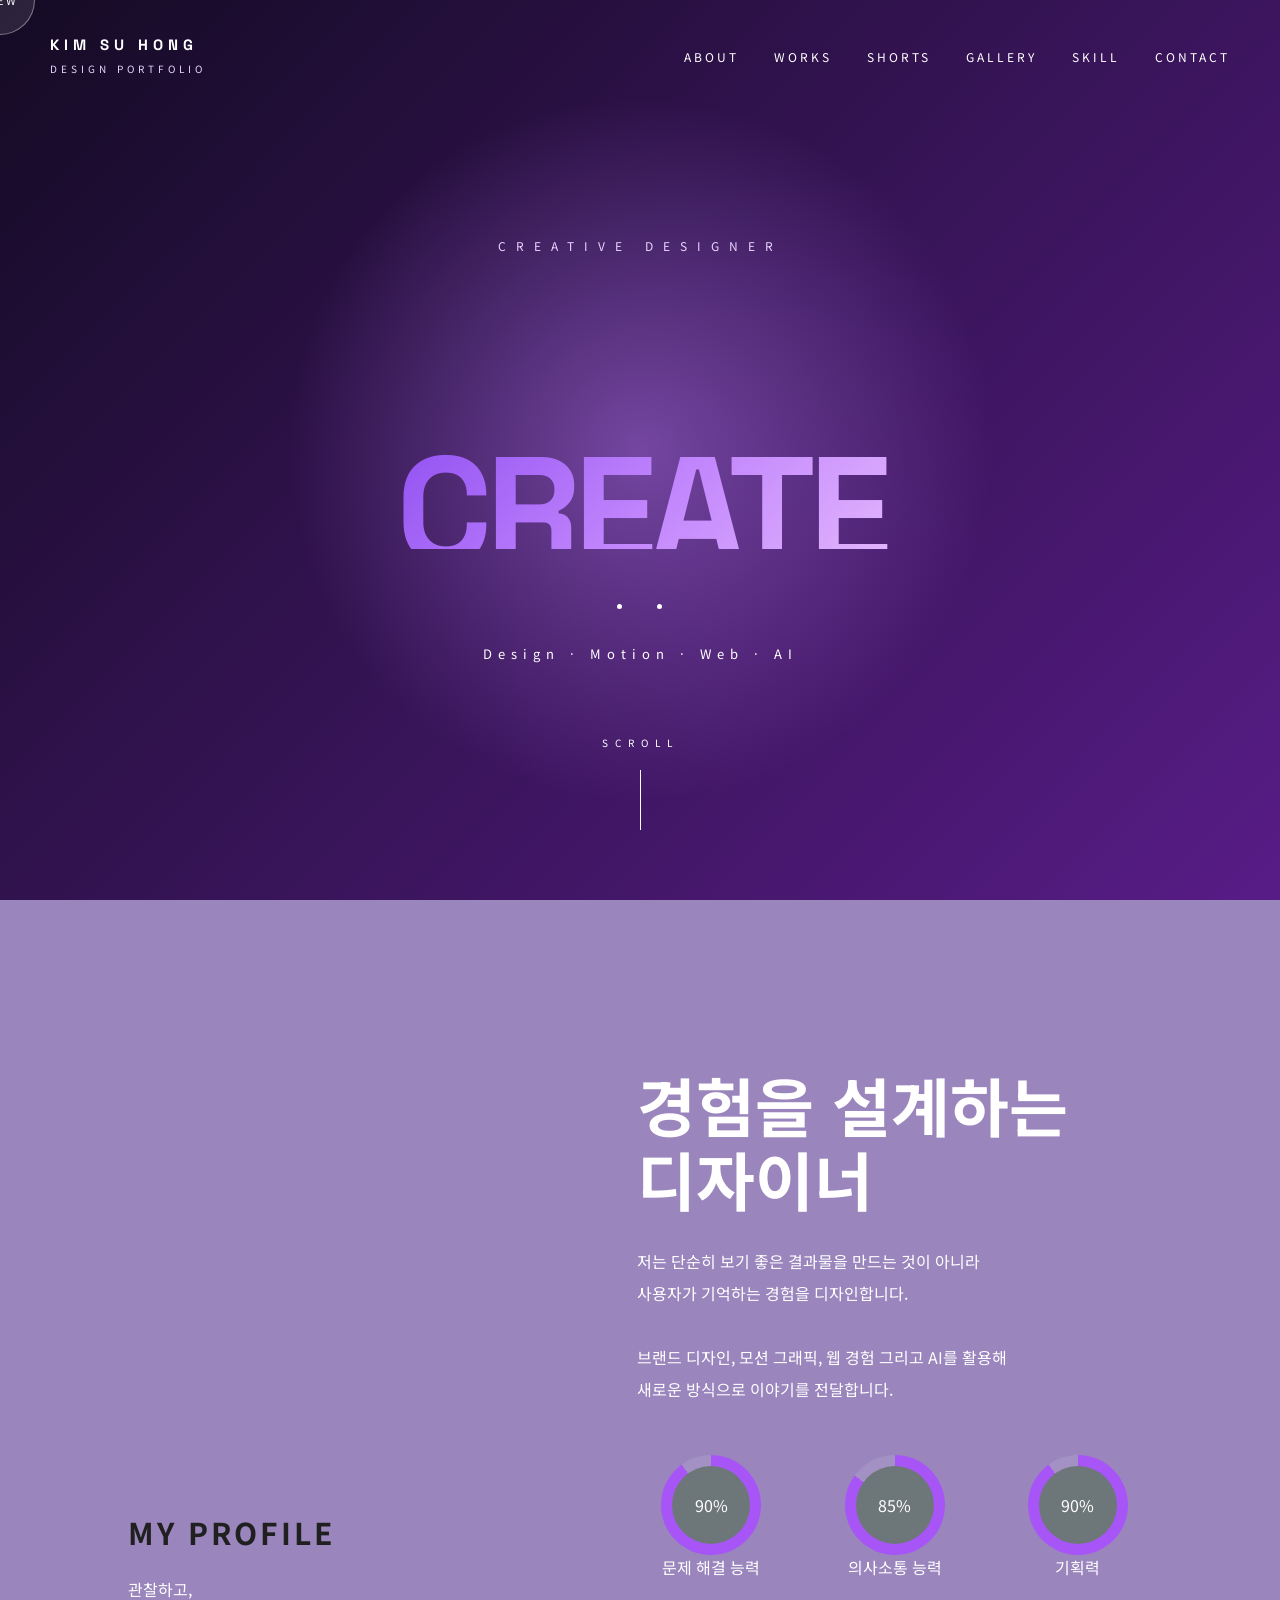
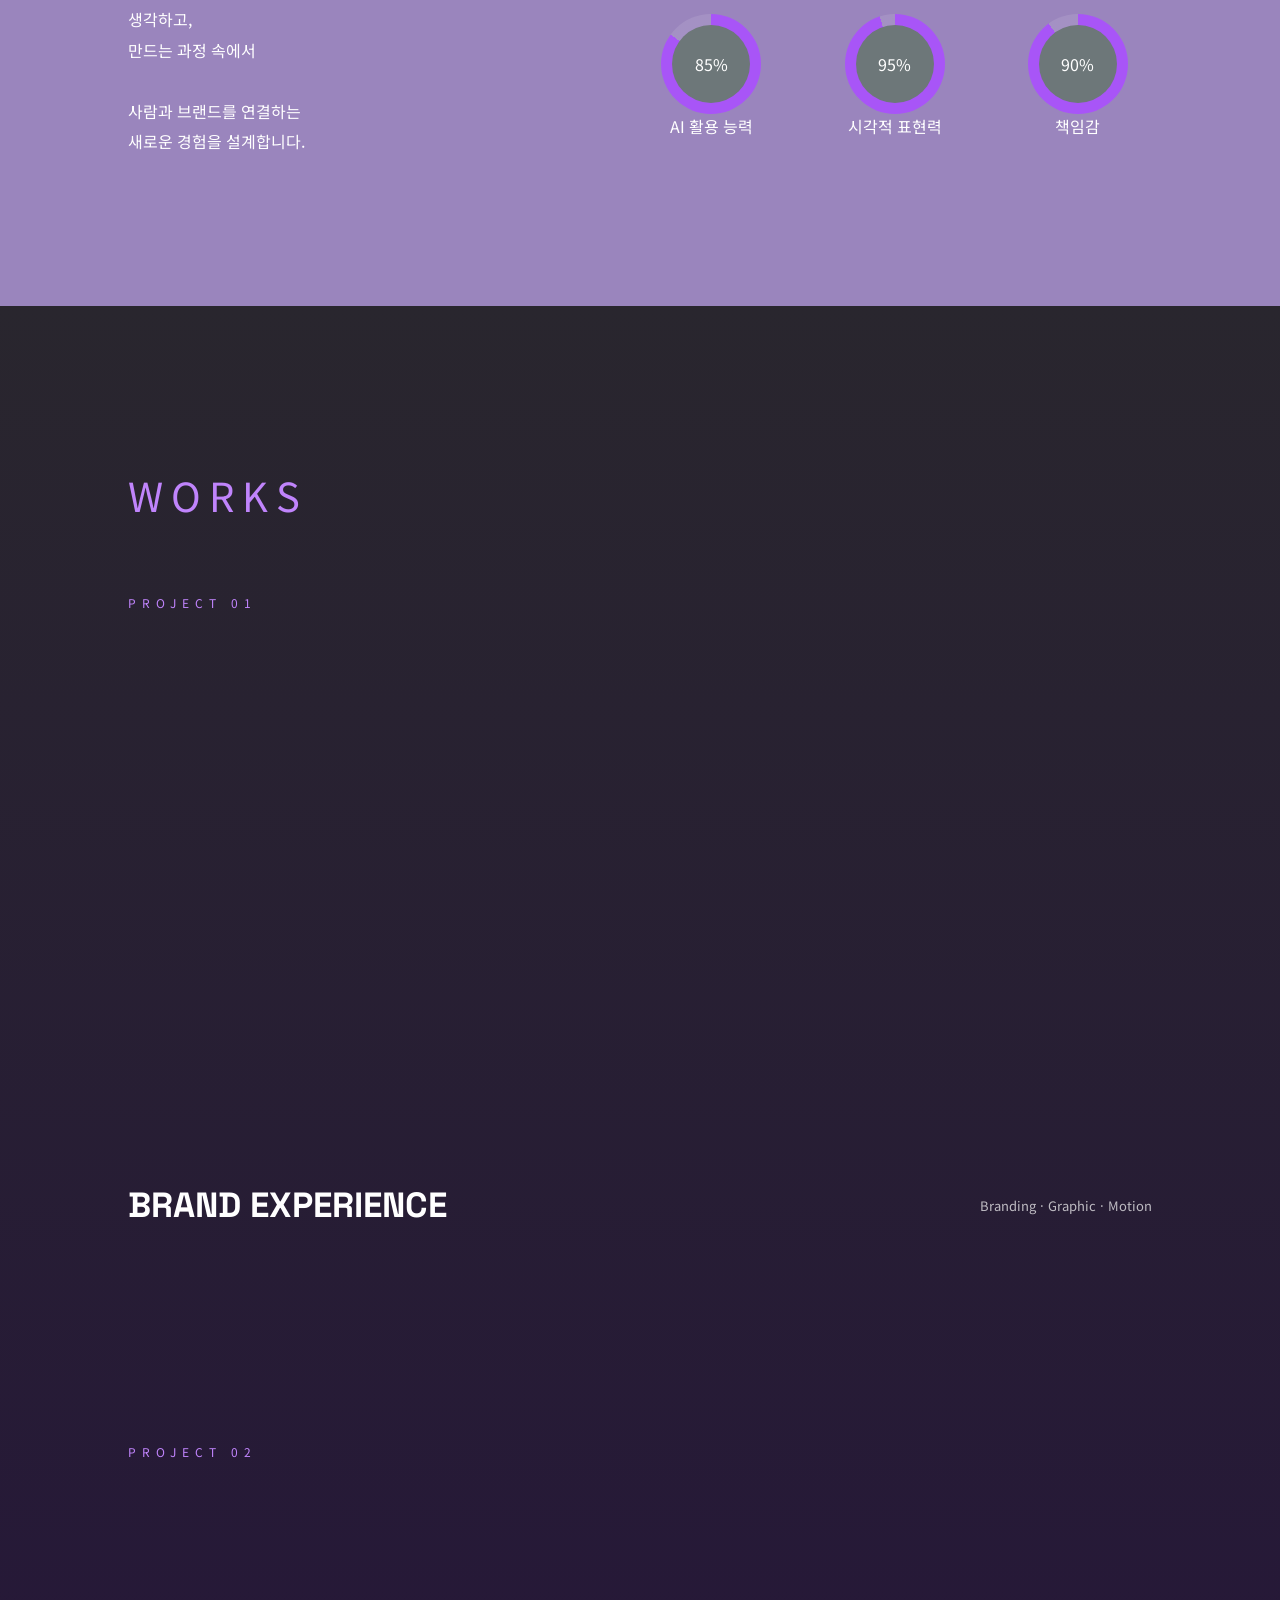
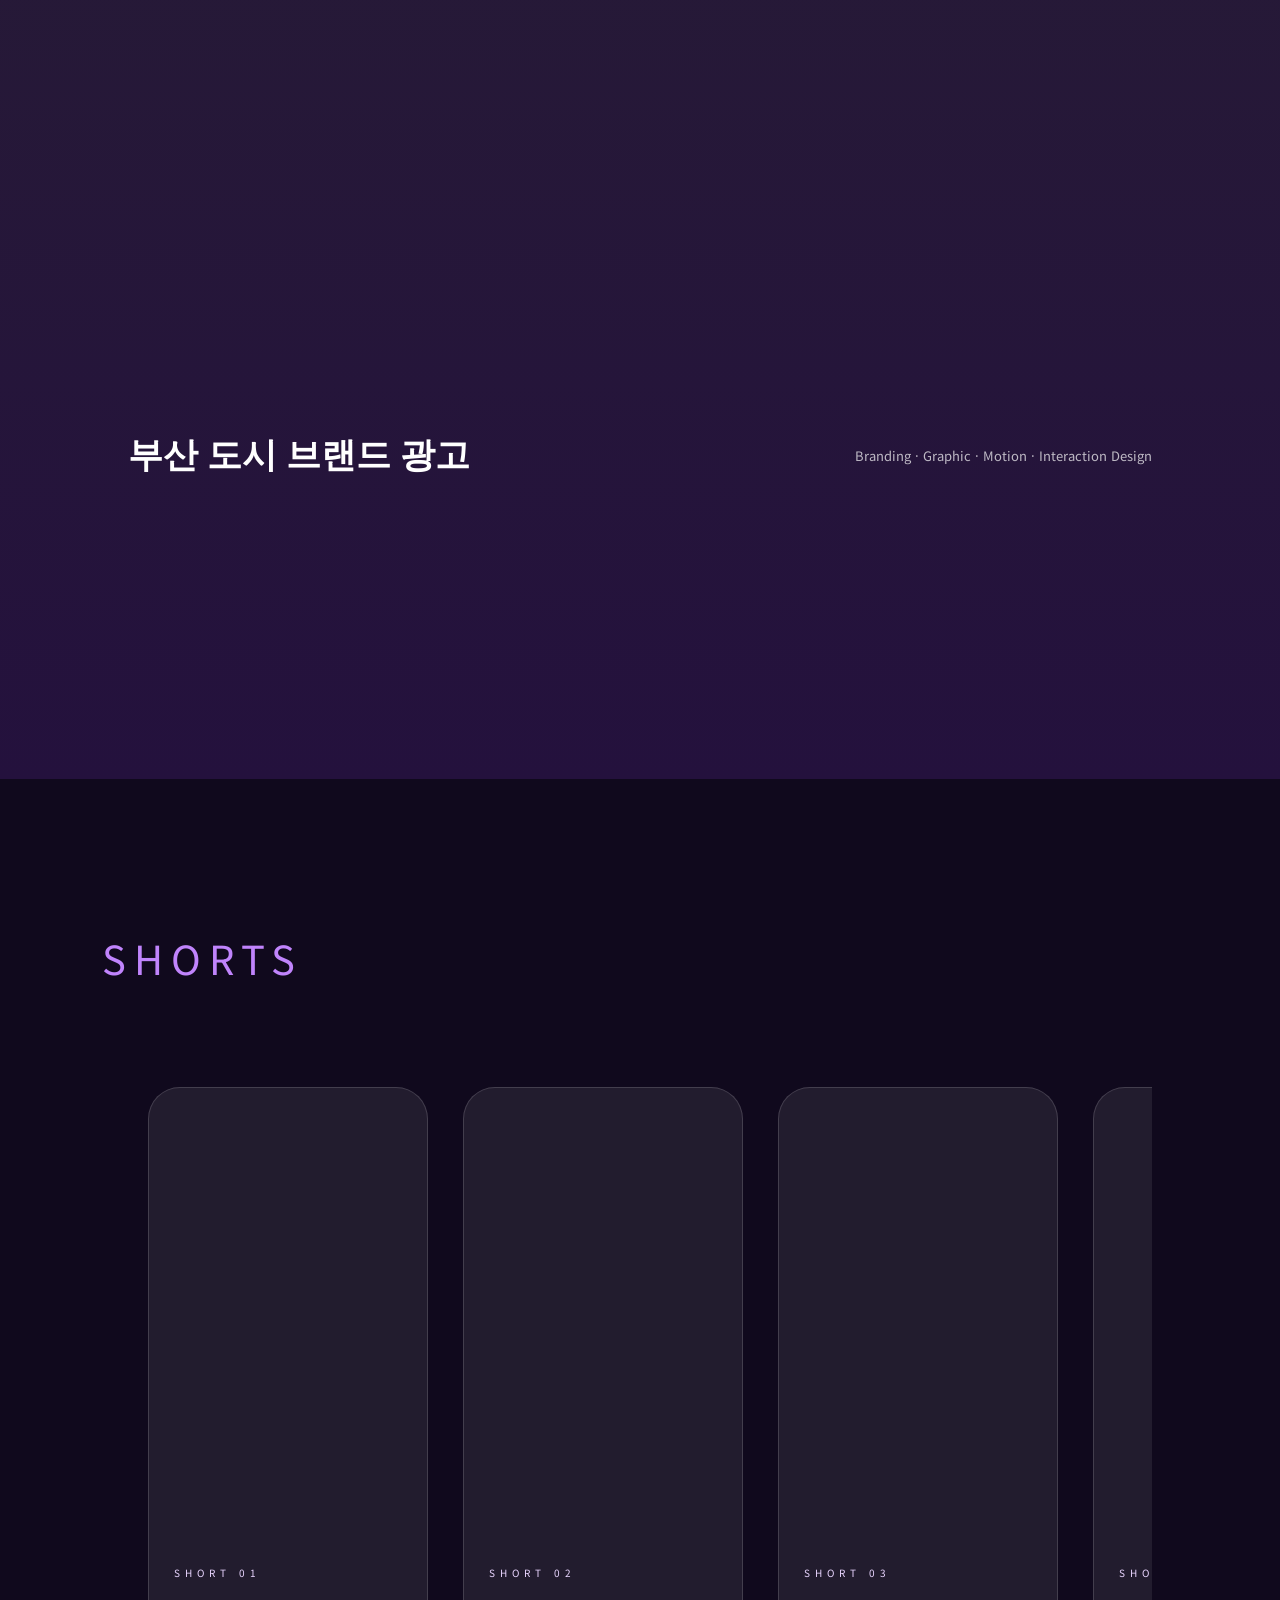
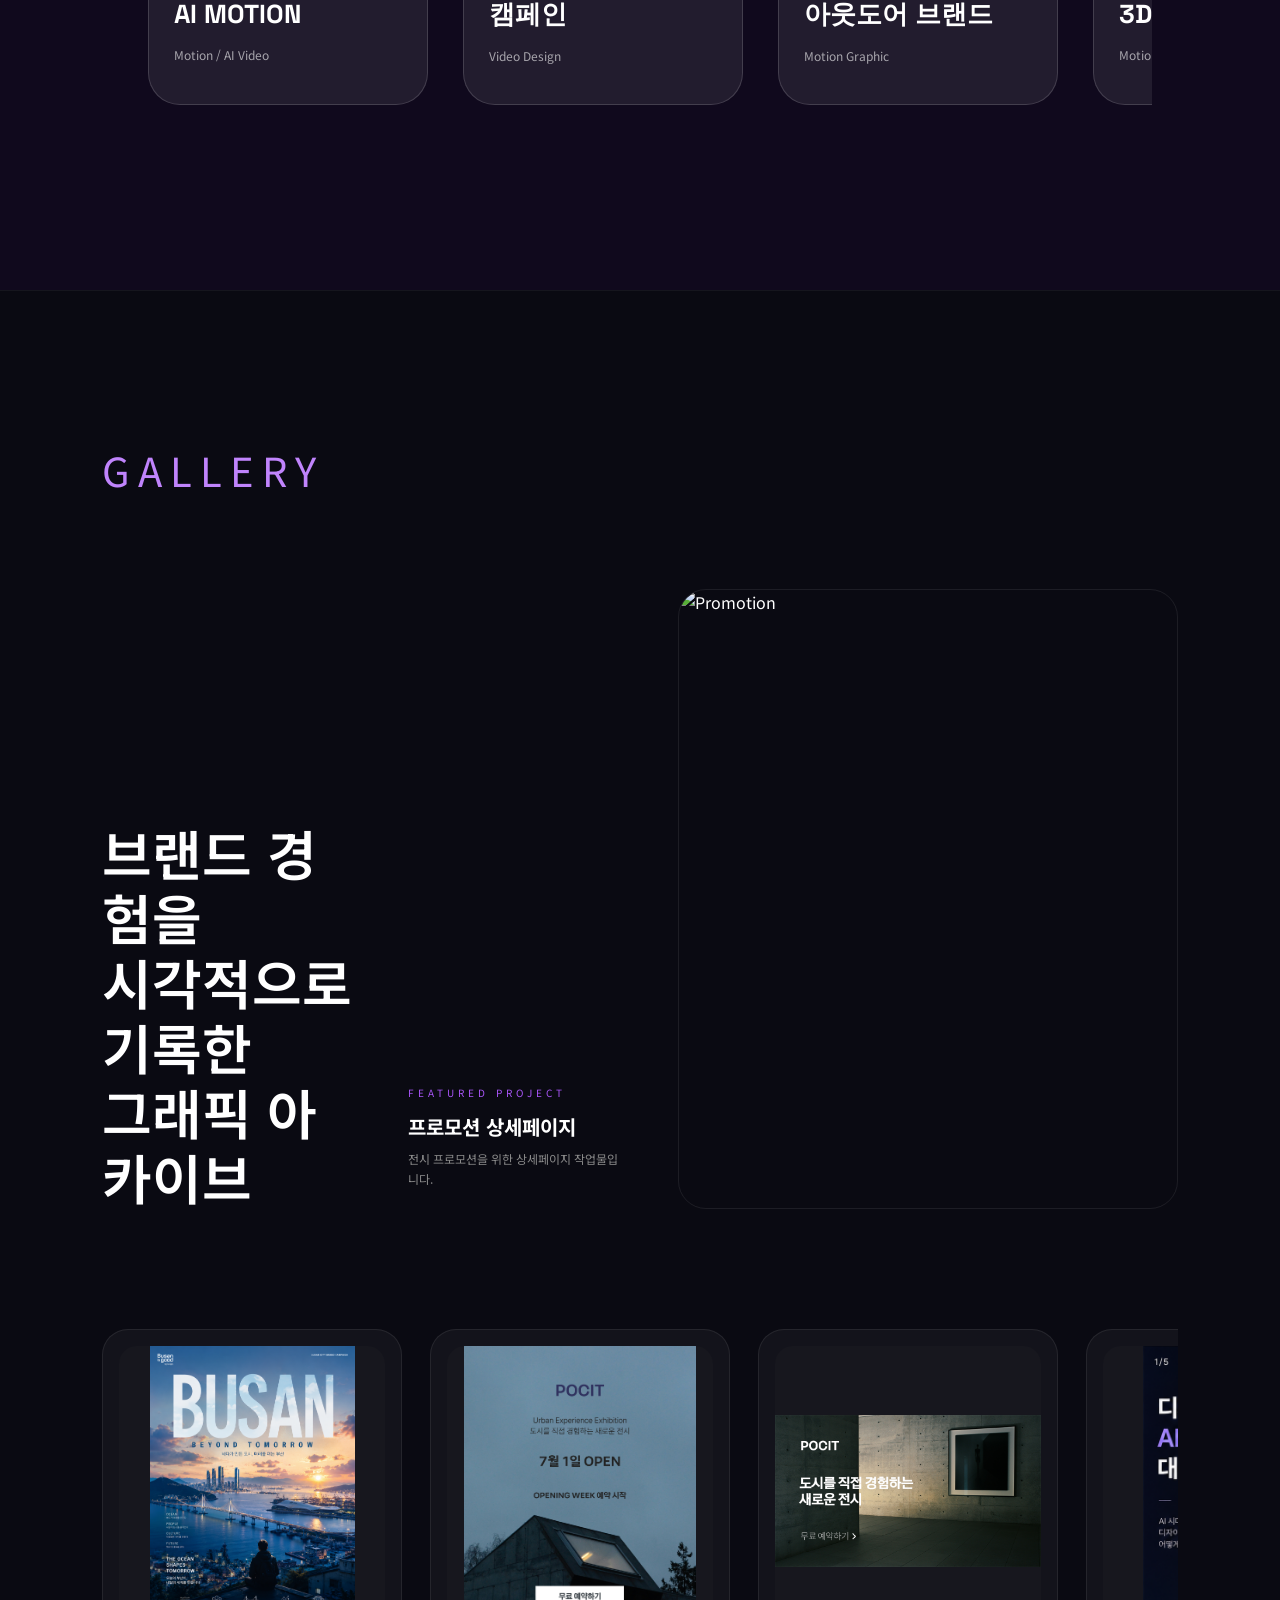
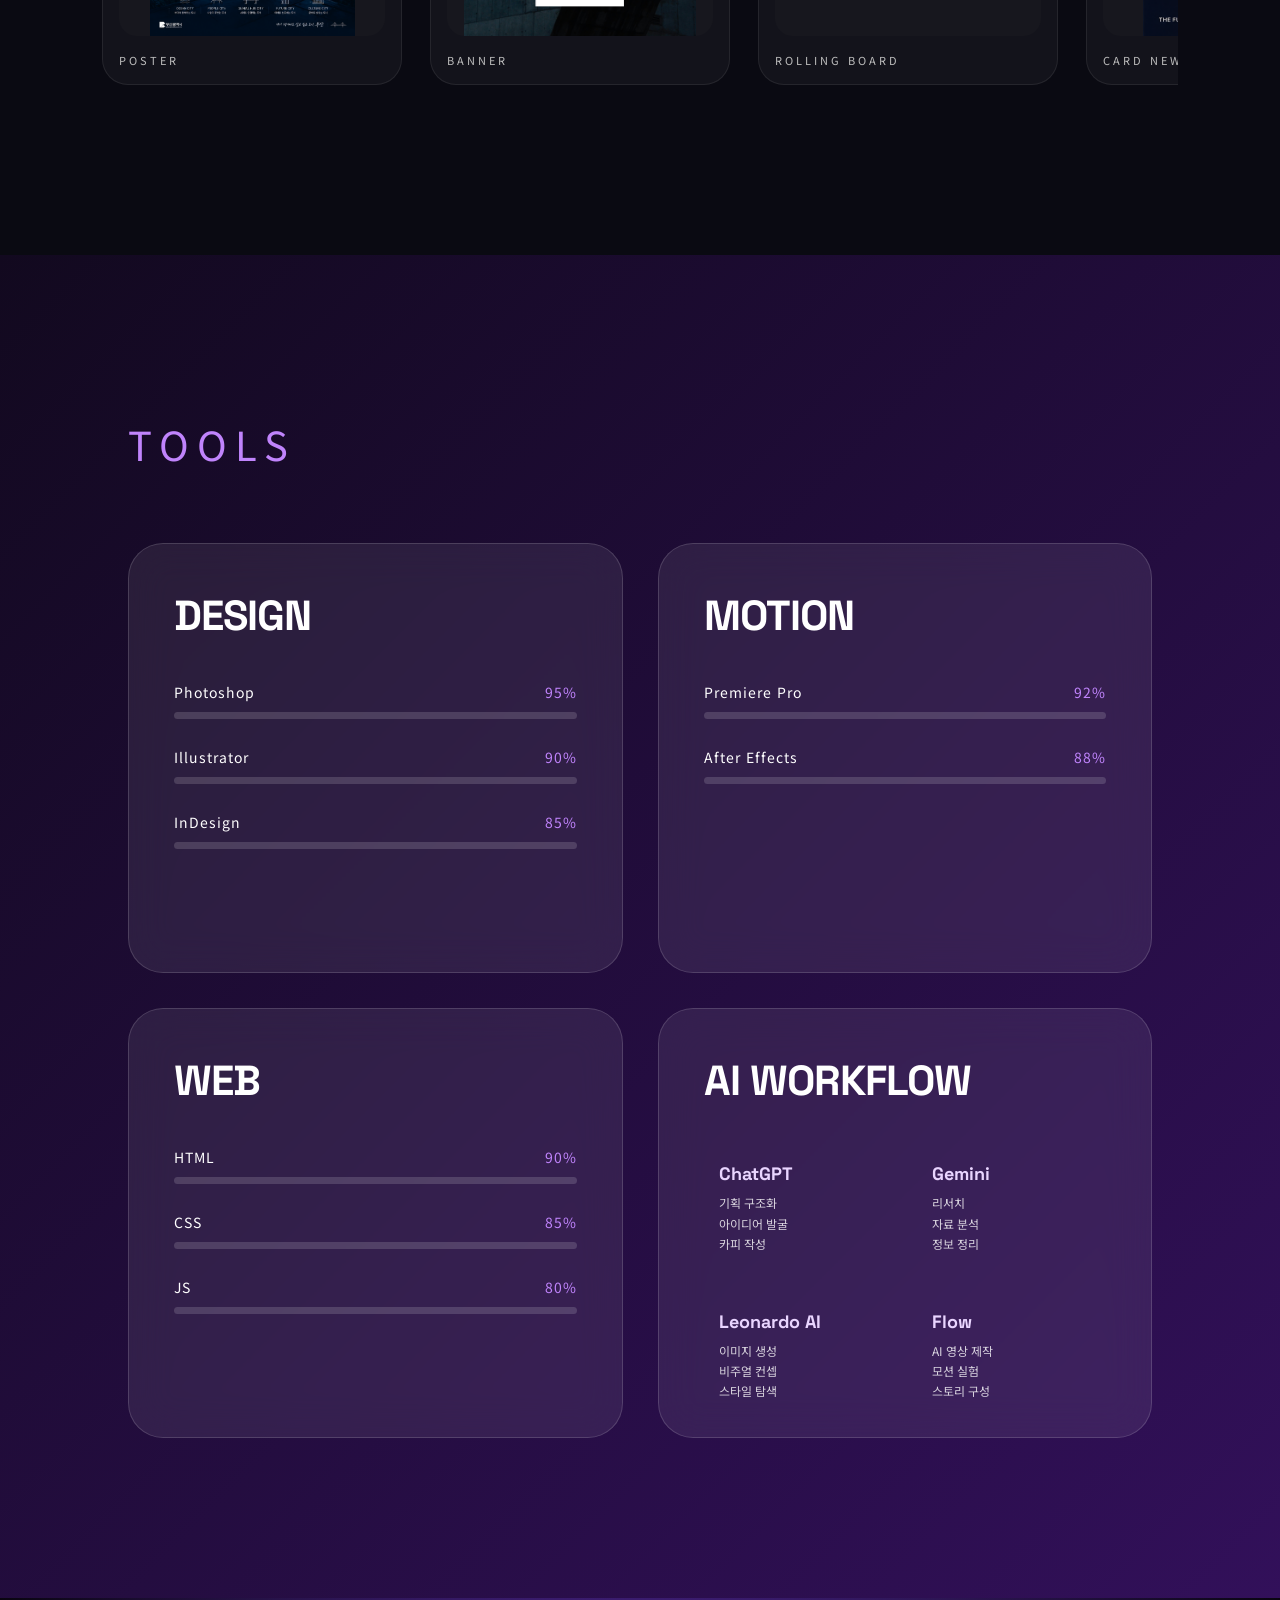
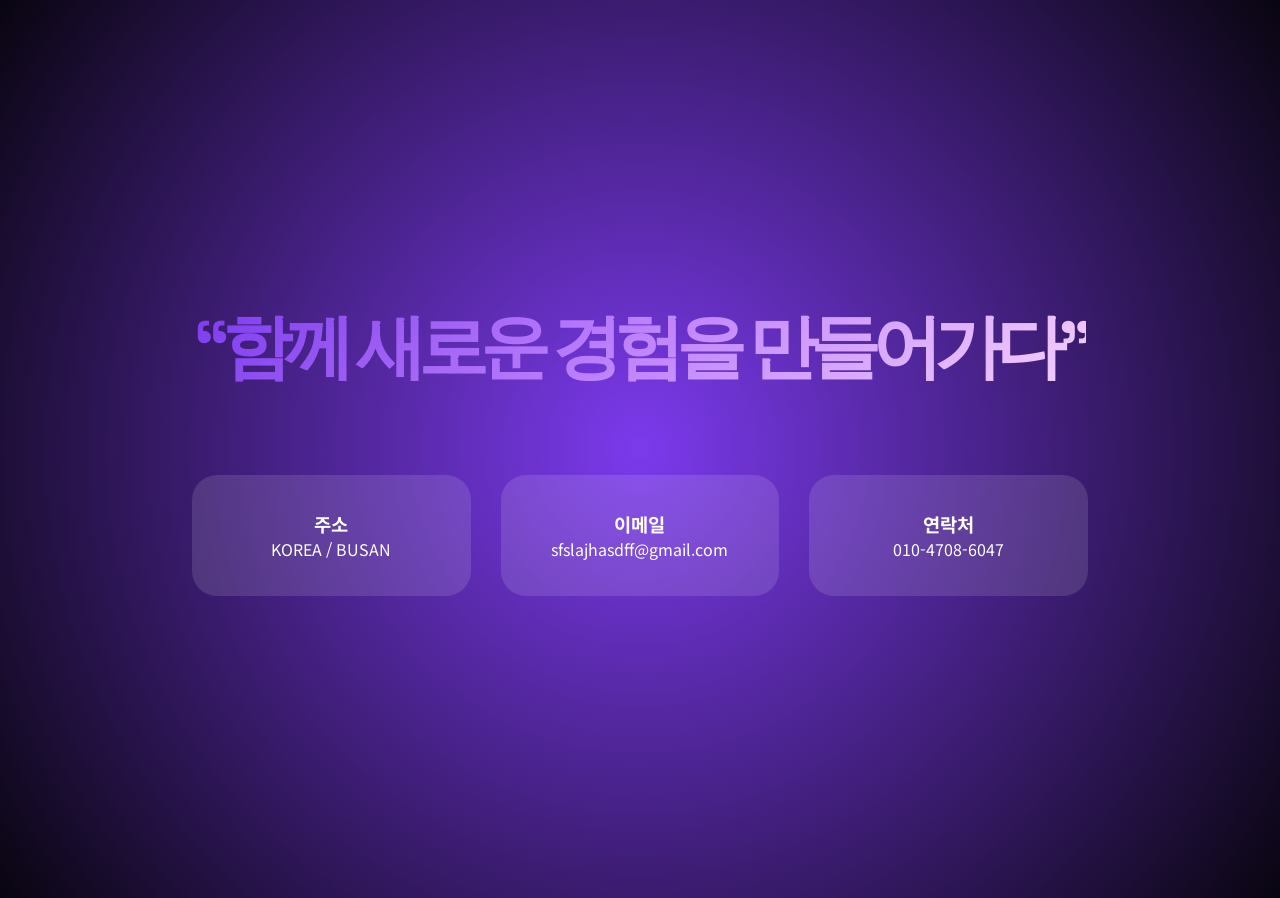
==== index.html @ 439bda23 "Add files via upload" ====
<!DOCTYPE html>

<html lang="ko">

<head>


    <meta charset="UTF-8">

    <meta name="viewport" content="width=device-width, initial-scale=1.0">


    <title>
        KIM SU HONG Portfolio
    </title>


    <link rel="stylesheet" href="css/style.css">

    <link rel="stylesheet" href="css/responsive.css">


    <link
        href="https://fonts.googleapis.com/css2?family=Space+Grotesk:wght@400;500;700&family=Noto+Sans+KR:wght@300;400;700&display=swap"
        rel="stylesheet">


</head>



<body>



    <div class="cursor">
        VIEW
    </div>





    <header>


        <div class="logo">


            <h1>
                KIM SU HONG
            </h1>


            <span>
                DESIGN PORTFOLIO
            </span>


        </div>



        <nav>


            <a href="#about">ABOUT</a>

            <a href="#works">WORKS</a>

            <a href="#shorts">SHORTS</a>

            <a href="#gallery">GALLERY</a>

            <a href="#skill">SKILL</a>

            <a href="#contact">CONTACT</a>


        </nav>


    </header>









    <section class="hero">


        <canvas id="webgl"></canvas>



        <div class="hero-content">



            <p>
                CREATIVE DESIGNER
            </p>




            <h1 class="hero-title">


                <span>
                    CREATE
                </span>


                <span>
                    EXPERIENCE
                </span>


            </h1>




            <div class="hero-meta">


                <span>

                </span>


                <span>

                </span>


                <span>

                </span>


            </div>





            <div class="hero-sub">

                Design · Motion · Web · AI

            </div>



        </div>




        <div class="scroll">

            SCROLL

        </div>



    </section>









    <section class="about" id="about">


        <div class="about-container">


            <!-- LEFT -->

            <div class="about-left">


                <div class="about-video">


                    <video src="./image/자소용 영상.mp4" autoplay muted loop playsinline>

                    </video>


                </div>




                <div class="profile-text">


                    <h3>

                        MY PROFILE

                    </h3>



                    <p>

                        관찰하고,<br>
                        생각하고,<br>
                        만드는 과정 속에서<br><br>

                        사람과 브랜드를 연결하는<br>
                        새로운 경험을 설계합니다.

                    </p>


                </div>



            </div>





            <!-- RIGHT -->


            <div class="about-right">


                <h1>

                    경험을 설계하는<br>
                    디자이너

                </h1>



                <p class="about-desc">


                    저는 단순히 보기 좋은 결과물을 만드는 것이 아니라
                    <br>

                    사용자가 기억하는 경험을 디자인합니다.

                    <br><br>

                    브랜드 디자인, 모션 그래픽, 웹 경험 그리고 AI를 활용해
                    <br>

                    새로운 방식으로 이야기를 전달합니다.


                </p>





                <div class="ability-grid">



                    <div class="ability">

                        <div class="circle" data-percent="90">

                            <span>90%</span>

                        </div>

                        <p>
                            문제 해결 능력
                        </p>

                    </div>





                    <div class="ability">

                        <div class="circle" data-percent="85">

                            <span>85%</span>

                        </div>

                        <p>
                            의사소통 능력
                        </p>

                    </div>





                    <div class="ability">

                        <div class="circle" data-percent="90">

                            <span>90%</span>

                        </div>

                        <p>
                            기획력
                        </p>

                    </div>





                    <div class="ability">

                        <div class="circle" data-percent="85">

                            <span>85%</span>

                        </div>

                        <p>
                            AI 활용 능력
                        </p>

                    </div>





                    <div class="ability">

                        <div class="circle" data-percent="95">

                            <span>95%</span>

                        </div>

                        <p>
                            시각적 표현력
                        </p>

                    </div>





                    <div class="ability">

                        <div class="circle" data-percent="90">

                            <span>90%</span>

                        </div>

                        <p>
                            책임감
                        </p>

                    </div>



                </div>



            </div>


        </div>


    </section>









    <section class="works" id="works">
        <div class="section-title">
            WORKS
        </div>
        <div class="work-item">
            <div class="work-number">
                PROJECT 01
            </div>
            <div class="work-video">
                <div class="project-video">
                    <video src="./image/포시트 배너영상.mp4" autoplay muted loop playsinline>
                    </video>
                    <div class="project-overlay">
                        <a href="https://sfslajhasdff.github.io/guide/" class="project-btn" target="_blank" rel="noopener noreferrer">
                            guide
                        </a>
                        <a href="https://sfslajhasdff.github.io/pocit/" class="project-btn" target="_blank" rel="noopener noreferrer">
                            web site
                        </a>
                    </div>
                </div>
            </div>
            <div class="work-info">
                <h3>
                    BRAND EXPERIENCE
                </h3>
                <p>
                    Branding · Graphic · Motion
                </p>
            </div>

<br><br><br><br><br><br><br><br><br>


            <a class="work-item" href="#">

                <div class="work-number">
                    PROJECT 02
                </div>
                <div class="work-video">
                    <video src="./image/부산도시광고.mp4" autoplay muted loop playsinline>
                </div>

                <div class="work-info">
                    <h3>
                        부산 도시 브랜드 광고
                    </h3>
                    <p>
                        Branding · Graphic · Motion · Interaction Design
                    </p>
                </div>
            </a>




    </section>









    <section class="shorts" id="shorts">



        <div class="section-title">

            SHORTS

        </div>

        <div class="shorts-track">


            <div class="short-card">
                <div class="short-frame">
                    <video src="./image/가상현실 상상.mp4" autoplay muted loop playsinline>
                </div>
                <div class="short-info">
                    <span>
                        SHORT 01
                    </span>
                    <h3>
                        AI MOTION
                    </h3>
                    <p>
                        Motion / AI Video
                    </p>
                </div>
            </div>


            <div class="short-card">
                <div class="short-frame">
                    <video src="./image/자연광고.mp4" autoplay muted loop playsinline>
                </div>
                <div class="short-info">
                    <span>
                        SHORT 02
                    </span>
                    <h3>
                        캠페인
                    </h3>
                    <p>
                        Video Design
                    </p>
                </div>
            </div>


            <div class="short-card">
                <div class="short-frame">
                    <video src="./image/아웃도어 브랜드 광고 영상_1.mp4" autoplay muted loop playsinline>
                </div>
                <div class="short-info">
                    <span>
                        SHORT 03
                    </span>
                    <h3>
                        아웃도어 브랜드
                    </h3>
                    <p>
                        Motion Graphic
                    </p>
                </div>
            </div>


            <div class="short-card">
                <div class="short-frame">
                    <video src="./image/앞치마 아구몬.mp4" autoplay muted loop playsinline>
                </div>
                <div class="short-info">
                    <span>
                        SHORT 04
                    </span>
                    <h3>
                        3D VISUAL
                    </h3>
                    <p>
                        Motion Graphic
                    </p>
                </div>
            </div>


            <div class="short-card">
                <div class="short-frame">
                    <video src="./image/불특정 도시광고.mp4" autoplay muted loop playsinline>
                </div>
                <div class="short-info">
                    <span>
                        SHORT 05
                    </span>
                    <h3>
                        도시 광고
                    </h3>
                    <p>
                        Motion Graphic
                    </p>
                </div>
            </div>


            <div class="short-card">
                <div class="short-frame">
                    <video src="./image/캐릭터 영상.mp4" autoplay muted loop playsinline>
                </div>
                <div class="short-info">
                    <span>
                        SHORT 06
                    </span>
                    <h3>
                        3D VISUAL
                    </h3>
                    <p>
                        Motion Graphic
                    </p>
                </div>
            </div>


            <div class="short-card">
                <div class="short-frame">
                    <video src="./image/월드컵 영상.mp4" autoplay muted loop playsinline>
                </div>
                <div class="short-info">
                    <span>
                        SHORT 07
                    </span>
                    <h3>
                        AI MOTION
                    </h3>
                    <p>
                        Motion / AI Video
                    </p>
                </div>
            </div>


            <div class="short-card">
                <div class="short-frame">
                    <video src="./image/디자인 얼굴 레이어.mp4" autoplay muted loop playsinline>
                </div>
                <div class="short-info">
                    <span>
                        SHORT 08
                    </span>
                    <h3>
                        AI MOTION
                    </h3>
                    <p>
                        Motion / AI Video
                    </p>
                </div>
            </div>


            <div class="short-card">
                <div class="short-frame">
                    <video src="./image/피카츄출근길.mp4" autoplay muted loop playsinline>
                </div>
                <div class="short-info">
                    <span>
                        SHORT 09
                    </span>
                    <h3>
                        AI MOTION
                    </h3>
                    <p>
                        Motion / AI Video
                    </p>
                </div>
            </div>


            <div class="short-card">
                <div class="short-frame">
                    <video src="./image/포켓몬 세상.mp4" autoplay muted loop playsinline>
                </div>
                <div class="short-info">
                    <span>
                        SHORT 10
                    </span>
                    <h3>
                        AI MOTION
                    </h3>
                    <p>
                        Motion / AI Video
                    </p>
                </div>
            </div>


            <div class="short-card">
                <div class="short-frame">
                    <img src="./image/markus-spiske-cn0-hgcpoL8-unsplash.jpg" alt="none">
                </div>
                <div class="short-info">
                    <span>
                        SHORT 11
                    </span>
                    <h3>
                        comming soon
                    </h3>
                    <p>
                        Motion Graphic
                    </p>
                </div>
            </div>


            <div class="short-card">
                <div class="short-frame">
                    <img src="./image/im3.jpg" alt="none">
                </div>
                <div class="short-info">
                    <span>
                        SHORT 12
                    </span>
                    <h3>
                        comming soon
                    </h3>
                    <p>
                        Motion Graphic
                    </p>
                </div>
            </div>


        </div>
    </section>




<!-- =========================
GALLERY
========================= -->

<section class="gallery" id="gallery">

    <div class="section-title">
        GALLERY
    </div>

    <div class="gallery-feature">

        <div class="gallery-left">

            <h2>
                브랜드 경험을<br>
                시각적으로 기록한<br>
                그래픽 아카이브
            </h2>

        </div>

        <div class="gallery-center">

            <span>FEATURED PROJECT</span>

            <h3>프로모션 상세페이지</h3>

            <p>
                전시 프로모션을 위한 상세페이지 작업물입니다.
            </p>

        </div>

        <div class="gallery-right">

            <div
                class="feature-thumbnail gallery-image"
                data-full="./image/갤러리 섹션/포시트 전시 프로모션.png">

                <img
                    src="./image/갤러리 섹션/포시트 전시 프로모션.png"
                    alt="Promotion">

            </div>

        </div>

    </div>


    <div class="gallery-track">

        <div class="gallery-card gallery-image"
            data-full="./image/갤러리 섹션/부산도시브랜드 포스터.png">

            <img
                src="./image/갤러리 섹션/부산도시브랜드 포스터.png">

            <span>POSTER</span>

        </div>


        <div class="gallery-card gallery-image"
            data-full="./image/갤러리 섹션/SNS banner.png">

            <img
                src="./image/갤러리 섹션/SNS banner.png">

            <span>BANNER</span>

        </div>


        <div class="gallery-card gallery-image"
            data-full="./image/갤러리 섹션/Naver rolling board.png">

            <img
                src="./image/갤러리 섹션/Naver rolling board.png">

            <span>ROLLING BOARD</span>

        </div>


        <div class="gallery-card gallery-image"
            data-full="./image/갤러리 섹션/ai디자이너 카드뉴스 스토리보드.png">

            <img
                src="./image/갤러리 섹션/카드뉴스 썸네일.png">

            <span>CARD NEWS</span>

        </div>

        
        <div class="gallery-card gallery-image"
            data-full="./image/갤러리 섹션/ai디자이너 카드뉴스 스토리보드.png">

            <img
                src="./image/갤러리 섹션/카드뉴스 썸네일.png">

            <span>CARD NEWS</span>

        </div>


        <div class="gallery-card gallery-image"
            data-full="./image/갤러리 섹션/ai디자이너 카드뉴스 스토리보드.png">

            <img
                src="./image/갤러리 섹션/카드뉴스 썸네일.png">

            <span>CARD NEWS</span>

        </div>

    </div>


    <div class="gallery-lightbox">

        <span class="gallery-close">&times;</span>

        <img id="lightbox-image" src="" alt="Preview">

    </div>

</section>




    <section class="skills" id="skill">


        <div class="section-title">

            TOOLS

        </div>




        <div class="skill-container">





            <!-- DESIGN -->

            <div class="skill-card">


                <h2>

                    DESIGN

                </h2>




                <div class="skill-item">


                    <div class="skill-name">

                        Photoshop

                        <span>

                            95%

                        </span>

                    </div>


                    <div class="bar">

                        <span data-width="95%"></span>

                    </div>


                </div>





                <div class="skill-item">


                    <div class="skill-name">

                        Illustrator

                        <span>

                            90%

                        </span>

                    </div>


                    <div class="bar">

                        <span data-width="90%"></span>

                    </div>


                </div>





                <div class="skill-item">


                    <div class="skill-name">

                        InDesign

                        <span>

                            85%

                        </span>

                    </div>


                    <div class="bar">

                        <span data-width="85%"></span>

                    </div>


                </div>




            </div>









            <!-- MOTION -->

            <div class="skill-card">


                <h2>

                    MOTION

                </h2>




                <div class="skill-item">


                    <div class="skill-name">

                        Premiere Pro

                        <span>

                            92%

                        </span>

                    </div>


                    <div class="bar">

                        <span data-width="92%"></span>

                    </div>


                </div>





                <div class="skill-item">


                    <div class="skill-name">

                        After Effects

                        <span>

                            88%

                        </span>

                    </div>


                    <div class="bar">

                        <span data-width="88%"></span>

                    </div>


                </div>




            </div>









            <!-- WEB -->

            <div class="skill-card">


                <h2>

                    WEB

                </h2>




                <div class="skill-item">


                    <div class="skill-name">

                        HTML

                        <span>

                            90%

                        </span>

                    </div>


                    <div class="bar">

                        <span data-width="90%"></span>

                    </div>


                </div>





                <div class="skill-item">


                    <div class="skill-name">

                        CSS

                        <span>

                            85%

                        </span>

                    </div>


                    <div class="bar">

                        <span data-width="85%"></span>

                    </div>


                </div>





                <div class="skill-item">


                    <div class="skill-name">

                        JS

                        <span>

                            80%

                        </span>

                    </div>


                    <div class="bar">

                        <span data-width="80%"></span>

                    </div>


                </div>




            </div>









            <!-- AI WORKFLOW -->

            <div class="skill-card ai-card">


                <h2>

                    AI WORKFLOW

                </h2>




                <div class="ai-grid">



                    <div class="ai-tool">


                        <h3>

                            ChatGPT

                        </h3>


                        <p>

                            기획 구조화<br>
                            아이디어 발굴<br>
                            카피 작성

                        </p>


                    </div>





                    <div class="ai-tool">


                        <h3>

                            Gemini

                        </h3>


                        <p>

                            리서치<br>
                            자료 분석<br>
                            정보 정리

                        </p>


                    </div>





                    <div class="ai-tool">


                        <h3>

                            Leonardo AI

                        </h3>


                        <p>

                            이미지 생성<br>
                            비주얼 컨셉<br>
                            스타일 탐색

                        </p>


                    </div>





                    <div class="ai-tool">


                        <h3>

                            Flow

                        </h3>


                        <p>

                            AI 영상 제작<br>
                            모션 실험<br>
                            스토리 구성

                        </p>


                    </div>



                </div>



            </div>





        </div>


    </section>




    <section class="contact" id="contact">


        <div class="contact-title">

            <h2>

                “함께 새로운 경험을 만들어가다”

            </h2>

        </div>




        <div class="contact-info">


            <div class="contact-item">

                <h3>
                    주소
                </h3>

                <p>
                    KOREA / BUSAN
                </p>


            </div>




            <div class="contact-item">

                <h3>
                    이메일
                </h3>

                <p>
                    sfslajhasdff@gmail.com
                </p>


            </div>




            <div class="contact-item">

                <h3>
                    연락처
                </h3>

                <p>
                    010-4708-6047
                </p>


            </div>


        </div>



    </section>







    <script src="https://cdnjs.cloudflare.com/ajax/libs/jquery/3.7.1/jquery.min.js"></script>

    <script src="https://cdnjs.cloudflare.com/ajax/libs/gsap/3.12.5/gsap.min.js"></script>

    <script src="https://cdnjs.cloudflare.com/ajax/libs/gsap/3.12.5/ScrollTrigger.min.js"></script>

    <script src="https://cdn.jsdelivr.net/npm/lenis@1.1.14/dist/lenis.min.js"></script>

    <script src="https://cdnjs.cloudflare.com/ajax/libs/three.js/r128/three.min.js"></script>



    <script src="js/main.js"></script>

    <script src="js/cursor.js"></script>

    <script src="js/scroll.js"></script>

    <script src="js/jquery-ui.js"></script>

    <script src="js/three.js"></script>


</body>

</html>
---- css/style.css ----
@import url(
'https://fonts.googleapis.com/css2?family=Space+Grotesk:wght@400;500;700&family=Noto+Sans+KR:wght@300;400;700&display=swap'
);



:root{

--bg:#10091D;

--purple:#A855F7;

--purple2:#C084FC;

--light:#E9D5FF;

--white:#fff;

--gradient:

linear-gradient(

135deg,

#7C3AED,

#C084FC,

#F5D0FE

);

}





*{

margin:0;

padding:0;

box-sizing:border-box;

}



html{

scroll-behavior:smooth;

}



body{


background:var(--bg);


color:white;


font-family:

'Noto Sans KR',
sans-serif;


overflow-x:hidden;


}




a{

color:inherit;

text-decoration:none;

}




img{

width:100%;

display:block;

}







/* =====================
CURSOR
===================== */


.cursor{


position:fixed;


width:70px;


height:70px;


border-radius:50%;


background:

rgba(255,255,255,.1);



backdrop-filter:blur(15px);


border:

1px solid rgba(255,255,255,.4);



display:flex;


align-items:center;


justify-content:center;



font-size:11px;


letter-spacing:3px;



z-index:9999;


pointer-events:none;



transform:

translate(-50%,-50%);


}





.cursor.hover{


width:110px;


height:110px;


background:

var(--gradient);


}









/* =====================
HEADER
===================== */


header{


position:fixed;


top:35px;


left:50px;


right:50px;


z-index:100;


display:flex;


justify-content:space-between;


align-items:center;


}



.logo h1{


font-family:

'Space Grotesk';


font-size:15px;


letter-spacing:5px;


}



.logo span{


font-size:10px;


letter-spacing:4px;


color:var(--light);


}





nav{


display:flex;


gap:35px;


}



nav a{


font-size:12px;


letter-spacing:3px;


transition:.3s;


}



nav a:hover{


color:var(--light);


}









/* =====================
HERO
===================== */


.hero{


height:100vh;


display:flex;


align-items:center;


justify-content:center;


position:relative;


overflow:hidden;


background:


radial-gradient(

circle at center,

rgba(192,132,252,.45),

transparent 45%

),


linear-gradient(

135deg,

#140B24,

#581C87

);


}




#webgl{


position:absolute;


inset:0;


}






.hero-content{


position:relative;


z-index:2;


text-align:center;


}





.hero-content p{


letter-spacing:10px;


font-size:12px;


color:var(--light);


margin-bottom:40px;


}






.hero-title{


overflow:hidden;


}




.hero-title span{


display:block;


font-family:

'Space Grotesk';


font-size:

clamp(80px,12vw,150px);


font-weight:700;


letter-spacing:-7px;


line-height:.85;



background:

var(--gradient);



-webkit-background-clip:text;


color:transparent;



transform:

translateY(120%);


}





.hero-title span:nth-child(2){


margin-left:0;


}





.hero-meta{


display:flex;


justify-content:center;


gap:40px;


margin-top:55px;


}




.hero-meta span{


font-size:11px;


letter-spacing:4px;


color:var(--light);


position:relative;


}




.hero-meta span:not(:last-child)::after{


content:"";


position:absolute;


right:-22px;


top:50%;


width:5px;


height:5px;


background:white;


border-radius:50%;


}







.hero-sub{


margin-top:40px;


font-size:13px;


letter-spacing:6px;


}





.scroll{


position:absolute;


bottom:50px;


font-size:10px;


letter-spacing:7px;


}





.scroll::after{


content:"";


display:block;


height:60px;


width:1px;


background:white;


margin:20px auto;


}









/* =====================
ABOUT SECTION
===================== */


.intro{


min-height:100vh;


padding:180px 10%;


position:relative;


overflow:hidden;


background:


radial-gradient(

circle at 20% 30%,

rgba(87, 26, 156, 0.35),

transparent 35%

),


linear-gradient(

135deg,

#603a96,

#310668

);



color:white;


}





.about-bg-circle{


position:absolute;


width:500px;


height:500px;


border-radius:50%;


right:-150px;


top:100px;


background:

linear-gradient(

135deg,

#A855F7,

#E9D5FF

);


filter:blur(80px);


opacity:.25;


}






.intro .section-title{


position:relative;


z-index:2;


}





.about-content{


position:relative;


z-index:2;


}





.about-main h2{


font-family:

'Space Grotesk';


font-size:

clamp(30px,9vw,110px);


line-height:.9;


letter-spacing:-6px;


background:

linear-gradient(

90deg,

#ffffff,

#C084FC

);


-webkit-background-clip:text;


color:transparent;


margin-bottom:60px;


}





.about-main p{


max-width:600px;


font-size:18px;


line-height:2;


opacity:.85;


}







.about-grid{


margin-top:100px;


display:grid;


grid-template-columns:

repeat(3,1fr);


gap:30px;


}







.about-card{


padding:40px;


height:260px;


border-radius:35px;


background:

rgba(255,255,255,.08);



border:

1px solid rgba(255,255,255,.15);



backdrop-filter:blur(20px);



transition:.5s;


}





.about-card span{


font-size:12px;


letter-spacing:5px;


color:#E9D5FF;


}





.about-card h3{


font-family:

'Space Grotesk';


font-size:35px;


margin:30px 0;


}





.about-card p{


font-size:14px;


line-height:2;


opacity:.7;


}





.about-card:hover{


transform:

translateY(-15px);


background:

rgba(192,132,252,.2);



box-shadow:

0 30px 80px rgba(168,85,247,.3);


}




.section-title{


font-size:40px;


letter-spacing:8px;


color:var(--purple2);


margin-bottom:70px;


}



.intro h2{


font-family:

'Space Grotesk';


font-size:

clamp(50px,7vw,100px);


line-height:1;


margin-bottom:50px;


}



.intro p{


font-size:16px;


line-height:2;


}









/* =====================
WORKS
===================== */


.works{


padding:160px 0;


display:flex;


flex-direction:column;


align-items:center;


background:

linear-gradient(

180deg,

#29262e,

#24113D

);


}




.works .section-title{


width:80%;


}





.work-item{


width:80%;


max-width:1200px;


margin-bottom:140px;


}





.work-number{


font-size:12px;


letter-spacing:6px;


color:var(--purple2);


margin-bottom:30px;


}





.work-image{


height:70vh;


border-radius:40px;


overflow:hidden;


position:relative;


}

.work-item video{


width:100%;


height:100%;


object-fit:cover;


display:block;


border-radius:30px;


}


.work-image img{


height:100%;


object-fit:cover;


transition:.8s;


}




.work-image::after{


content:"";


position:absolute;


inset:0;


background:

linear-gradient(

135deg,

rgba(168,85,247,.35),

transparent

);


opacity:0;


transition:.5s;


}



.work-item:hover .work-image::after{


opacity:1;


}



.work-item:hover img{


transform:scale(1.08);


}




.work-info{


display:flex;


justify-content:space-between;


align-items:center;


margin-top:30px;


}



.work-info h3{


font-family:

'Space Grotesk';


font-size:35px;


}



.work-info p{


font-size:13px;


opacity:.7;


}









/* =====================
SHORTS LIBRARY
===================== */


.shorts{


padding:150px 0;


background:#10091D;


overflow:hidden;


}



.shorts .section-title{


padding-left:8%;


}







/* =====================
SHORTS FIX
===================== */


.shorts{

overflow:hidden;

}



.shorts-track{


display:flex;


gap:35px;


width:80%;


margin:0 auto;


overflow-x:auto;


padding:30px 20px 35px 20px;


}


/* =====================
SHORTS SLIDER
===================== */


.shorts-track{

cursor:grab;

user-select:none;

}


.shorts-track:active{

cursor:grabbing;

}



/* 스크롤바 제거 */

.shorts-track::-webkit-scrollbar{

display:none;

}




.short-card{


min-width:280px;


padding:15px;


background:

rgba(255,255,255,.08);



border:

1px solid rgba(255,255,255,.15);



border-radius:32px;


transition:.5s;


}

.short-card video{


width:100%;


height:100%;


object-fit:cover;


display:block;


border-radius:25px;


}



.short-frame{


height:430px;


border-radius:25px;


overflow:hidden;


}



.short-frame img{


height:100%;


object-fit:cover;


transition:.6s;


}





.short-info{


padding:25px 10px;


}



.short-info span{


font-size:10px;


letter-spacing:5px;


color:var(--light);


}



.short-info h3{


font-family:

'Space Grotesk';


font-size:26px;


margin:15px 0;


}



.short-info p{


font-size:12px;


opacity:.6;


}





.short-card:hover{


transform:translateY(-8px) scale(1.03);


box-shadow:

0 30px 70px rgba(168,85,247,.35);


}



.short-card:hover img{


transform:scale(1.08);


}









/* =====================
CONTACT
===================== */


.contact{


min-height:100vh;


display:flex;


flex-direction:column;


justify-content:center;


align-items:center;


text-align:center;


background:

radial-gradient(

circle,

#7C3AED,

#090510

);


}




.contact-title h2{


font-family:

'Space Grotesk';


font-size:

clamp(70px,15vw,70px);


letter-spacing:-8px;


background:

var(--gradient);


-webkit-background-clip:text;


color:transparent;


}





.contact-info{


width:70%;


display:grid;


grid-template-columns:

repeat(3,1fr);


gap:30px;


margin-top:80px;


}



.contact-item{


padding:35px;


background:

rgba(255,255,255,.12);


border-radius:25px;


transition:.4s;


}



.contact-item:hover{


transform:translateY(-10px);


}

/* =====================
SKILL SECTION
===================== */


.skills{


padding:160px 10%;


background:


linear-gradient(

135deg,

#12091F,

#32105A

);


}





.skill-container{


display:grid;


grid-template-columns:

repeat(2,1fr);


gap:35px;


max-width:1200px;


margin:auto;


}







.skill-card{


height:430px;


padding:45px;


border-radius:35px;


background:

rgba(255,255,255,.08);



border:

1px solid rgba(255,255,255,.15);



backdrop-filter:

blur(20px);


overflow:hidden;


transition:.5s;


}





.skill-card:hover{


transform:

translateY(-12px);


background:

rgba(192,132,252,.18);


box-shadow:

0 30px 70px rgba(168,85,247,.35);


}







.skill-card h2{


font-family:

'Space Grotesk';


font-size:42px;


letter-spacing:-1px;


margin-bottom:40px;


}







.skill-item{


margin-bottom:28px;


}





.skill-name{


display:flex;


justify-content:space-between;


font-size:14px;


margin-bottom:10px;


letter-spacing:1px;


}





.skill-name span{


color:#C084FC;


}





.bar{


height:7px;


background:

rgba(255,255,255,.15);


border-radius:20px;


overflow:hidden;


}





.bar span{


display:block;


height:100%;


width:0;


background:


linear-gradient(

90deg,

#A855F7,

#E9D5FF

);


}







/* =====================
AI WORKFLOW GRID
===================== */


.ai-grid{


display:grid;


grid-template-columns:

repeat(2,1fr);


gap:25px;


}





.ai-tool{


padding:15px;


}





.ai-tool h3{


font-family:

'Space Grotesk';


font-size:18px;


color:#E9D5FF;


margin-bottom:8px;


}





.ai-tool p{


font-size:12px;


line-height:1.7;


opacity:.8;


}
/* =====================
ABOUT FINAL
===================== */


.about{

padding:150px 10%;

background-color: #9a85bd;

}



.about-container{

display:grid;

grid-template-columns:1fr 1.2fr;

gap:80px;

align-items:center;

max-width:1300px;

margin:auto;

}



/* VIDEO */


.about-video{

width:420px;

height:420px;

border-radius:50%;

overflow:hidden;

transition:.5s ease;

}



.about-video:hover{

transform:scale(1.05);

box-shadow:0 0 40px rgba(110, 55, 161, 0.45);

}



.about-video video{

width:100%;

height:100%;

object-fit:cover;

transition:.5s ease;

}



.about-video:hover video{

transform:scale(1.08);

}





/* PROFILE */


.profile-text{

margin-top:40px;

}



.profile-text h3{

letter-spacing:3px;

margin-bottom:20px;

font-size: 30px;

color: #202020;

}



.profile-text p{

line-height:1.9;

}







/* RIGHT */


.about-right h1{

font-size:64px;

line-height:1.15;

}



.about-desc{

line-height:2;

margin-top:30px;

}





/* CIRCLE */


.ability-grid{

display:grid;

grid-template-columns:repeat(3,1fr);

gap:35px;

margin-top:50px;

}





.ability{

text-align:center;

}



.circle{

width:100px;

height:100px;

border-radius:50%;

background:

conic-gradient(

#4b085e 0deg,

rgb(90, 6, 90) 0deg

);


display:flex;

align-items:center;

justify-content:center;

margin:auto;

position:relative;

}





.circle::before{

content:"";

position:absolute;

width:78px;

height:78px;

background:#6d7779;

border-radius:50%;

}



.circle span{

position:relative;

z-index:1;

}





/* SCROLL MOTION */


.about-left,

.about-right{

opacity:0;

transform:translateY(50px);

transition:.9s ease;

}



.about.show .about-left,

.about.show .about-right{

opacity:1;

transform:translateY(0);

}



.ability{

opacity:0;

transform:translateY(30px);

transition:.7s ease;

}



.about.show .ability{

opacity:1;

transform:translateY(0);

}



.about.show .ability:nth-child(1){transition-delay:.3s;}
.about.show .ability:nth-child(2){transition-delay:.4s;}
.about.show .ability:nth-child(3){transition-delay:.5s;}
.about.show .ability:nth-child(4){transition-delay:.6s;}
.about.show .ability:nth-child(5){transition-delay:.7s;}
.about.show .ability:nth-child(6){transition-delay:.8s;}


/* =====================
WORK PROJECT HOVER
===================== */


.project-video{

position:relative;

overflow:hidden;

}



.project-video video{

width:100%;

display:block;

}





.project-overlay{


position:absolute;


inset:0;


display:flex;


align-items:center;


justify-content:center;


gap:20px;


background:rgba(0,0,0,.45);


opacity:0;


transition:.4s ease;


}



.project-video:hover .project-overlay{


opacity:1;


}




.project-btn{


padding:12px 28px;


border:1px solid white;


border-radius:30px;


color:white;


text-decoration:none;


font-size:14px;


transition:.3s ease;


}



.project-btn:hover{


background:white;


color:black;


}


/* ==================================================
GALLERY
================================================== */

.gallery{

    padding:150px 8%;
    background:#0A0A12;
    border-top:1px solid rgba(255,255,255,.05);
    overflow:hidden;

}

.gallery .section-title{

    margin-bottom:90px;

}


/* ==================================================
FEATURE
================================================== */

.gallery-feature{

    display:grid;
    grid-template-columns:1fr 220px 500px;
    align-items:end;
    gap:50px;
    margin-bottom:110px;

}


/* LEFT */

.gallery-left h2{

    font-size:54px;
    line-height:1.2;
    font-weight:600;

}


/* CENTER */

.gallery-center{

    padding-bottom:20px;

}

.gallery-center span{

    display:block;
    font-size:10px;
    letter-spacing:4px;
    color:#A855F7;
    margin-bottom:12px;

}

.gallery-center h3{

    font-size:20px;
    margin-bottom:8px;

}

.gallery-center p{

    font-size:12px;
    color:#8a8a8a;
    line-height:1.7;

}


/* RIGHT */

.gallery-right{

    display:flex;
    justify-content:flex-end;

}

.feature-thumbnail{

    width:500px;
    height:620px;

    overflow:hidden;

    border-radius:28px;

    cursor:pointer;

    border:1px solid rgba(255,255,255,.08);

    transition:.45s;

}

.feature-thumbnail:hover{

    transform:translateY(-8px);

}

.feature-thumbnail img{

    width:100%;
    height:100%;
    object-fit:cover;
    display:block;

}



/* ==================================================
SLIDER
================================================== */

.gallery-track{

    display:flex;
    gap:28px;

    overflow-x:auto;
    overflow-y:hidden;

    padding:10px 0 20px;

    scroll-behavior:smooth;

    cursor:grab;

    user-select:none;

}

.gallery-track::-webkit-scrollbar{

    display:none;

}

.gallery-track:active{

    cursor:grabbing;

}



/* ==================================================
CARD
================================================== */

.gallery-card{

    flex:0 0 300px;

    background:rgba(255,255,255,.04);

    border:1px solid rgba(255,255,255,.08);

    border-radius:26px;

    padding:16px;

    cursor:pointer;

    transition:.35s;

}

.gallery-card:hover{

    transform:translateY(-8px);

    border-color:#A855F7;

}

.gallery-card img{

    width:100%;

    height:290px;

    object-fit:contain;

    background:#17171E;

    border-radius:18px;

    display:block;

}

.gallery-card span{

    display:block;

    margin-top:16px;

    font-size:11px;

    letter-spacing:3px;

    color:#bdbdbd;

}



/* ==================================================
LIGHTBOX
================================================== */

.gallery-lightbox{

    position:fixed;

    inset:0;

    display:flex;

    justify-content:center;

    align-items:center;

    background:rgba(0,0,0,.92);

    opacity:0;

    visibility:hidden;

    transition:.35s;

    z-index:9999;

}

.gallery-lightbox.active{

    opacity:1;

    visibility:visible;

}

.gallery-lightbox img{

    max-width:92%;

    max-height:92%;

    object-fit:contain;

}

.gallery-close{

    position:absolute;

    top:35px;

    right:45px;

    font-size:40px;

    cursor:pointer;

}

.gallery-track.dragging{

    cursor:grabbing;

}

.gallery-track img{

    -webkit-user-drag:none;

    user-select:none;

    pointer-events:none;

}
---- css/responsive.css ----
/* =====================
TABLET
===================== */


@media(max-width:1024px){





header{


left:25px;


right:25px;


}





nav{


gap:20px;


}





.hero-title span{


font-size:

80px;


}





.hero-title span:nth-child(2){


margin-left:30px;


}





.intro h2{


font-size:60px;


}





.works{


padding:

120px 5%;


}





.work-image{


height:55vh;


}





.skills h2{


font-size:70px;


}





.skill-list{


grid-template-columns:

1fr;


}





.contact-title h2{


font-size:70px;


}





}









/* =====================
MOBILE
===================== */


@media(max-width:768px){






header{


top:20px;


display:block;


}





.logo{


text-align:center;


}





.logo h1{


font-size:12px;


}





nav{


margin-top:25px;


justify-content:center;


gap:15px;


flex-wrap:wrap;


}



nav a{


font-size:10px;


letter-spacing:2px;


}









.hero{


height:100svh;


}





.hero-content p{


font-size:10px;


letter-spacing:6px;


}





.hero-title span{


font-size:

55px;


letter-spacing:-2px;


}




.hero-title span:nth-child(2){


margin-left:0;


}




.hero-sub{


font-size:10px;


letter-spacing:3px;


}








.scroll{


bottom:30px;


}









.intro{


padding:

120px 25px;


}





.intro h2{


font-size:40px;


margin:35px 0;


}





.intro p{


font-size:14px;


}









.works{


padding:

100px 20px;


}





.section-title{


font-size:12px;


margin-bottom:40px;


}




.work-item{


margin-bottom:70px;


}




.work-image{


height:45vh;


border-radius:20px;


}









.shorts{


padding:

100px 0;


}




.shorts-track{


padding-left:25px;


gap:15px;


}




.short-card{


min-width:190px;


height:330px;


}









.skills{


padding:

120px 20px;


}





.skills h2{


font-size:50px;


margin-bottom:60px;


}





.skill-card{


padding:30px;


}





.skill-card h3{


font-size:28px;


}









.contact{


padding:

100px 20px;


}





.contact-title h2{


font-size:55px;


}





.contact-info{


grid-template-columns:

1fr;


}




.contact-item{


padding:30px;


}





.cursor{


display:none;


}





}









/* =====================
SMALL MOBILE
===================== */


@media(max-width:390px){





.hero-title span{


font-size:

45px;


}





nav{


gap:10px;


}





.short-card{


min-width:170px;


height:300px;


}





.skills h2{


font-size:42px;


}



}
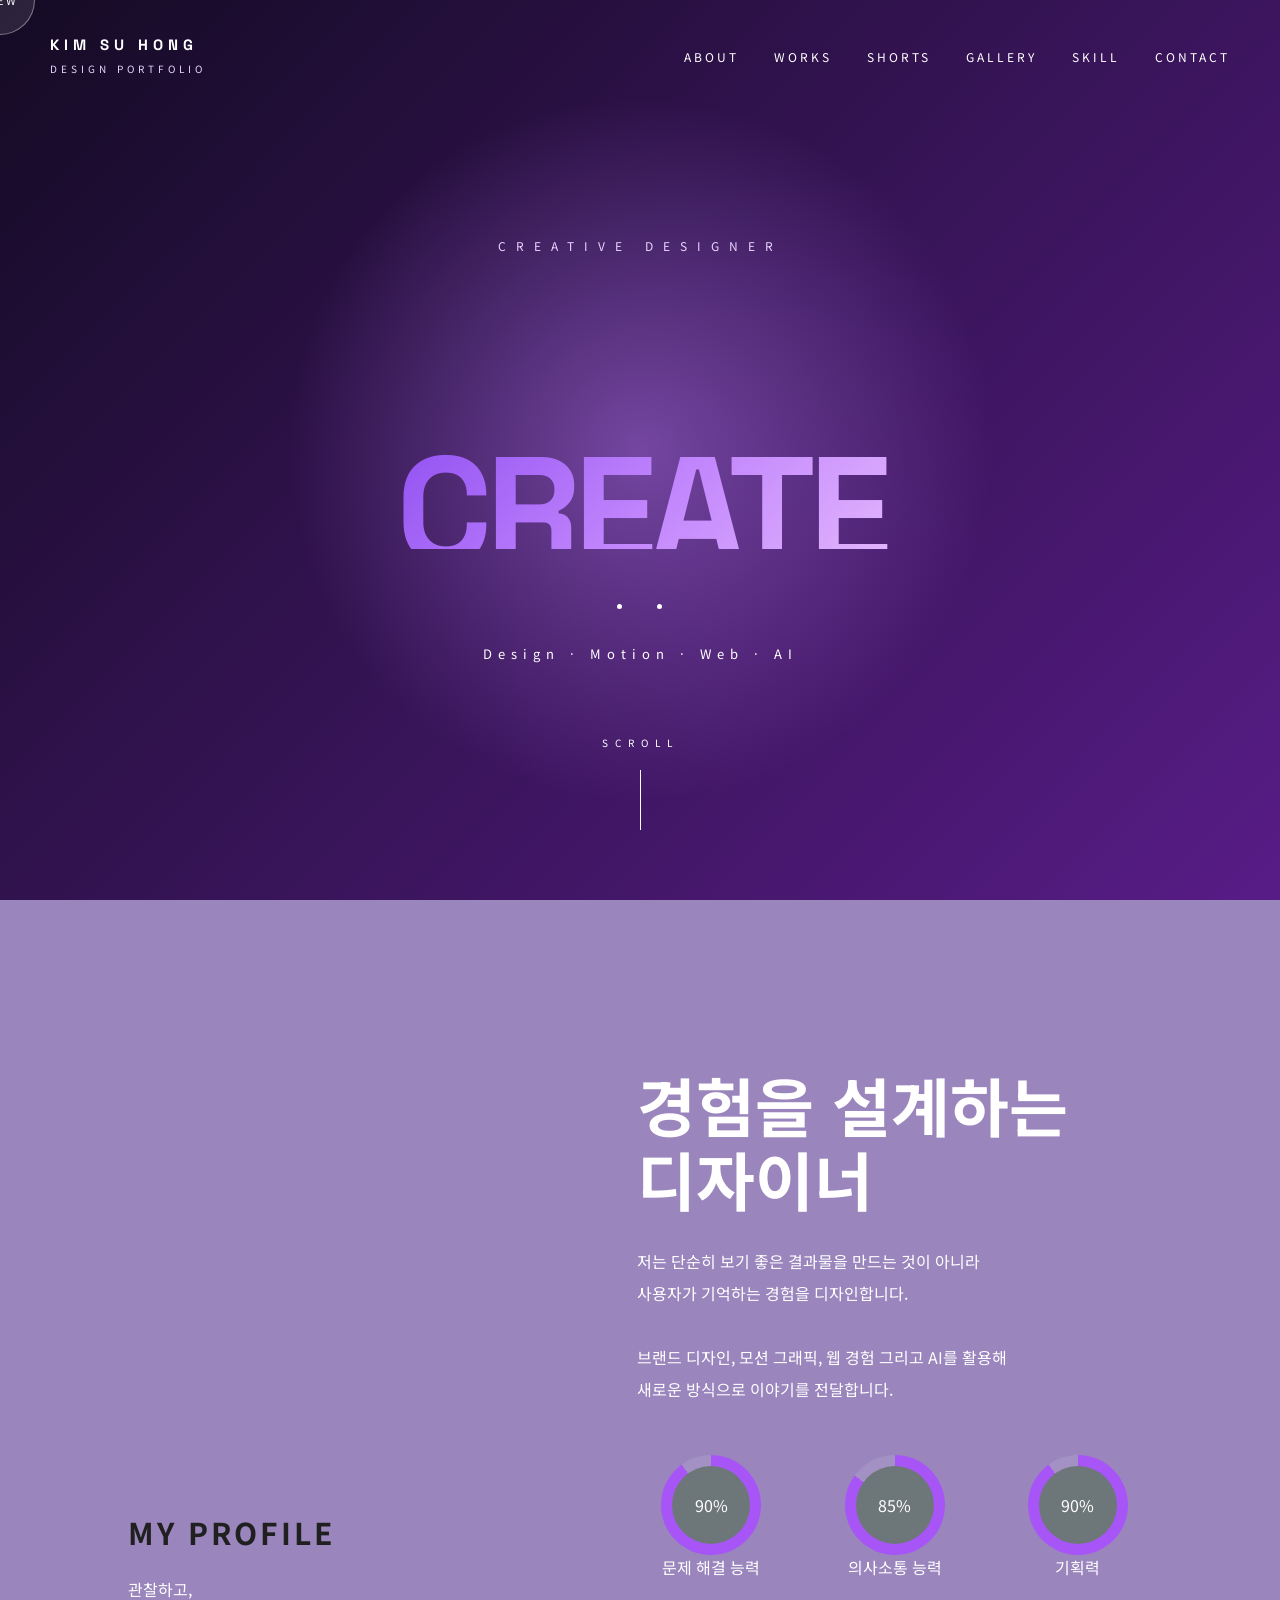
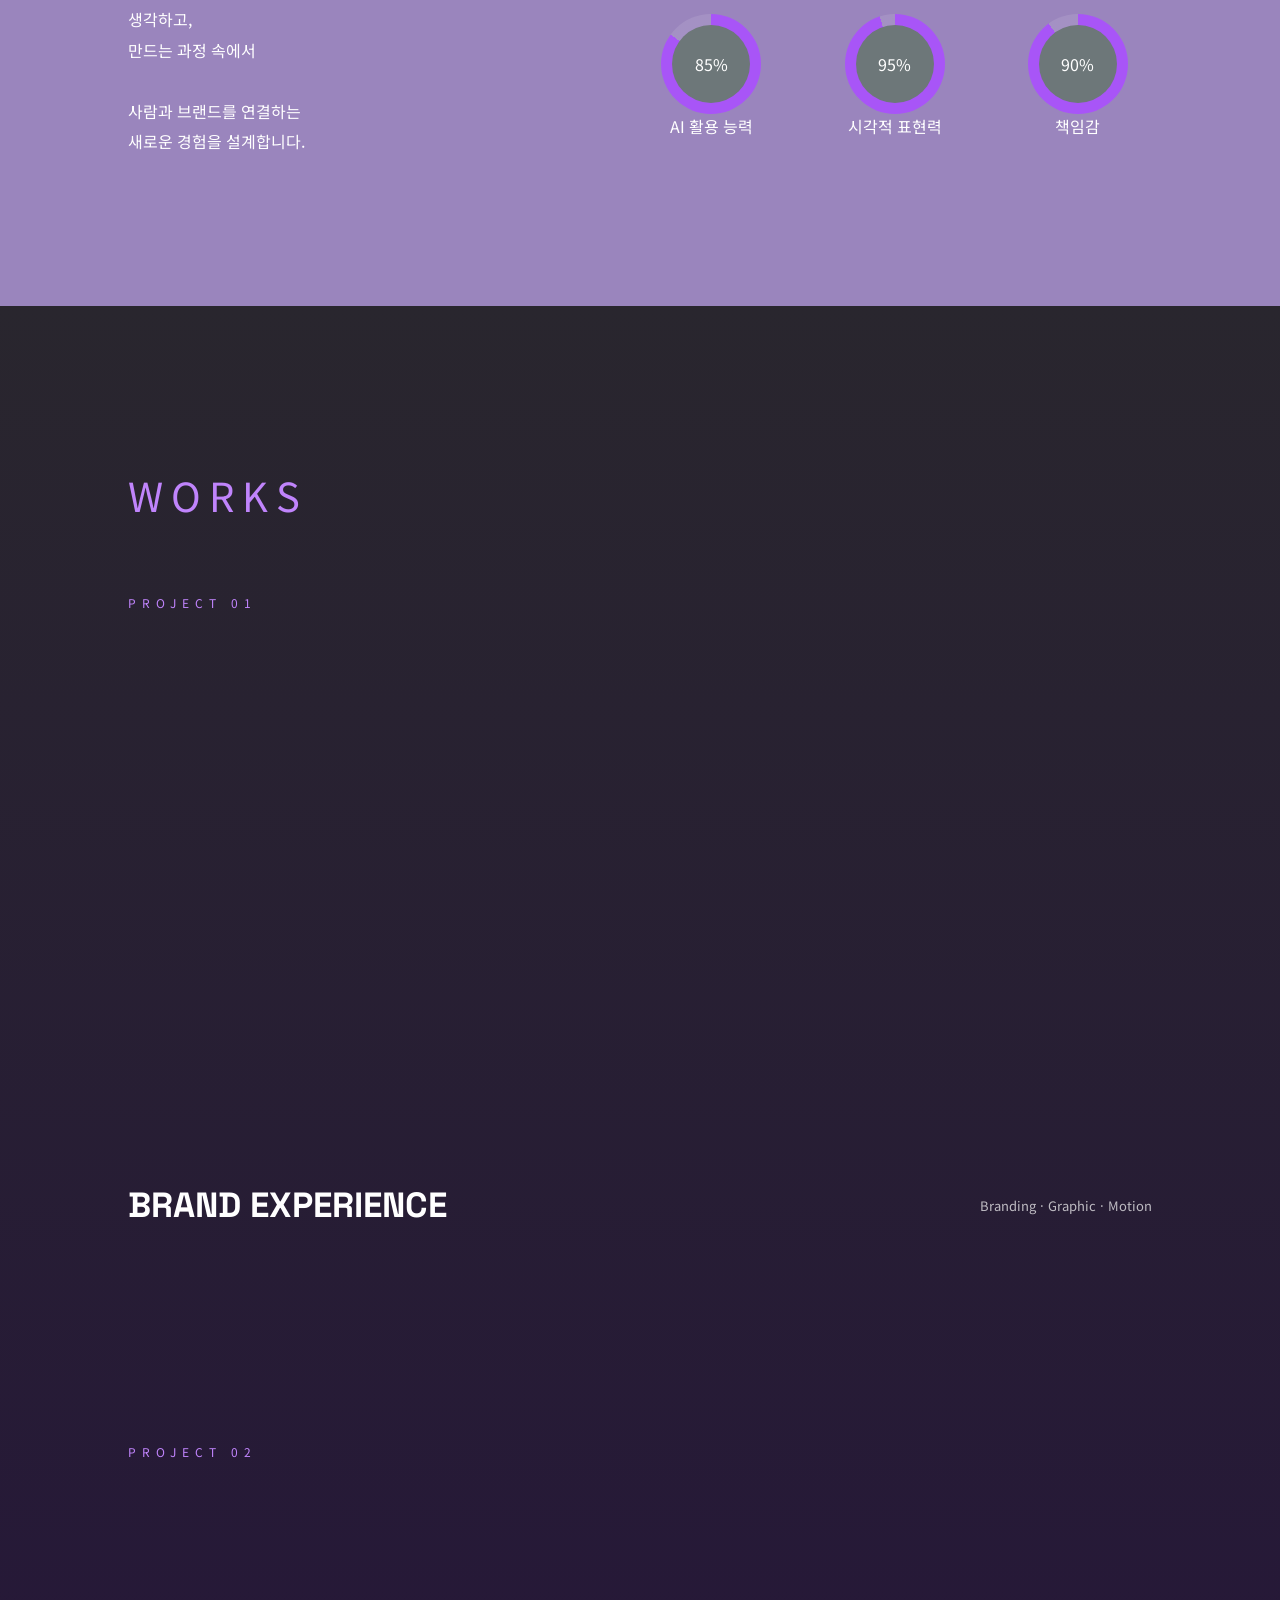
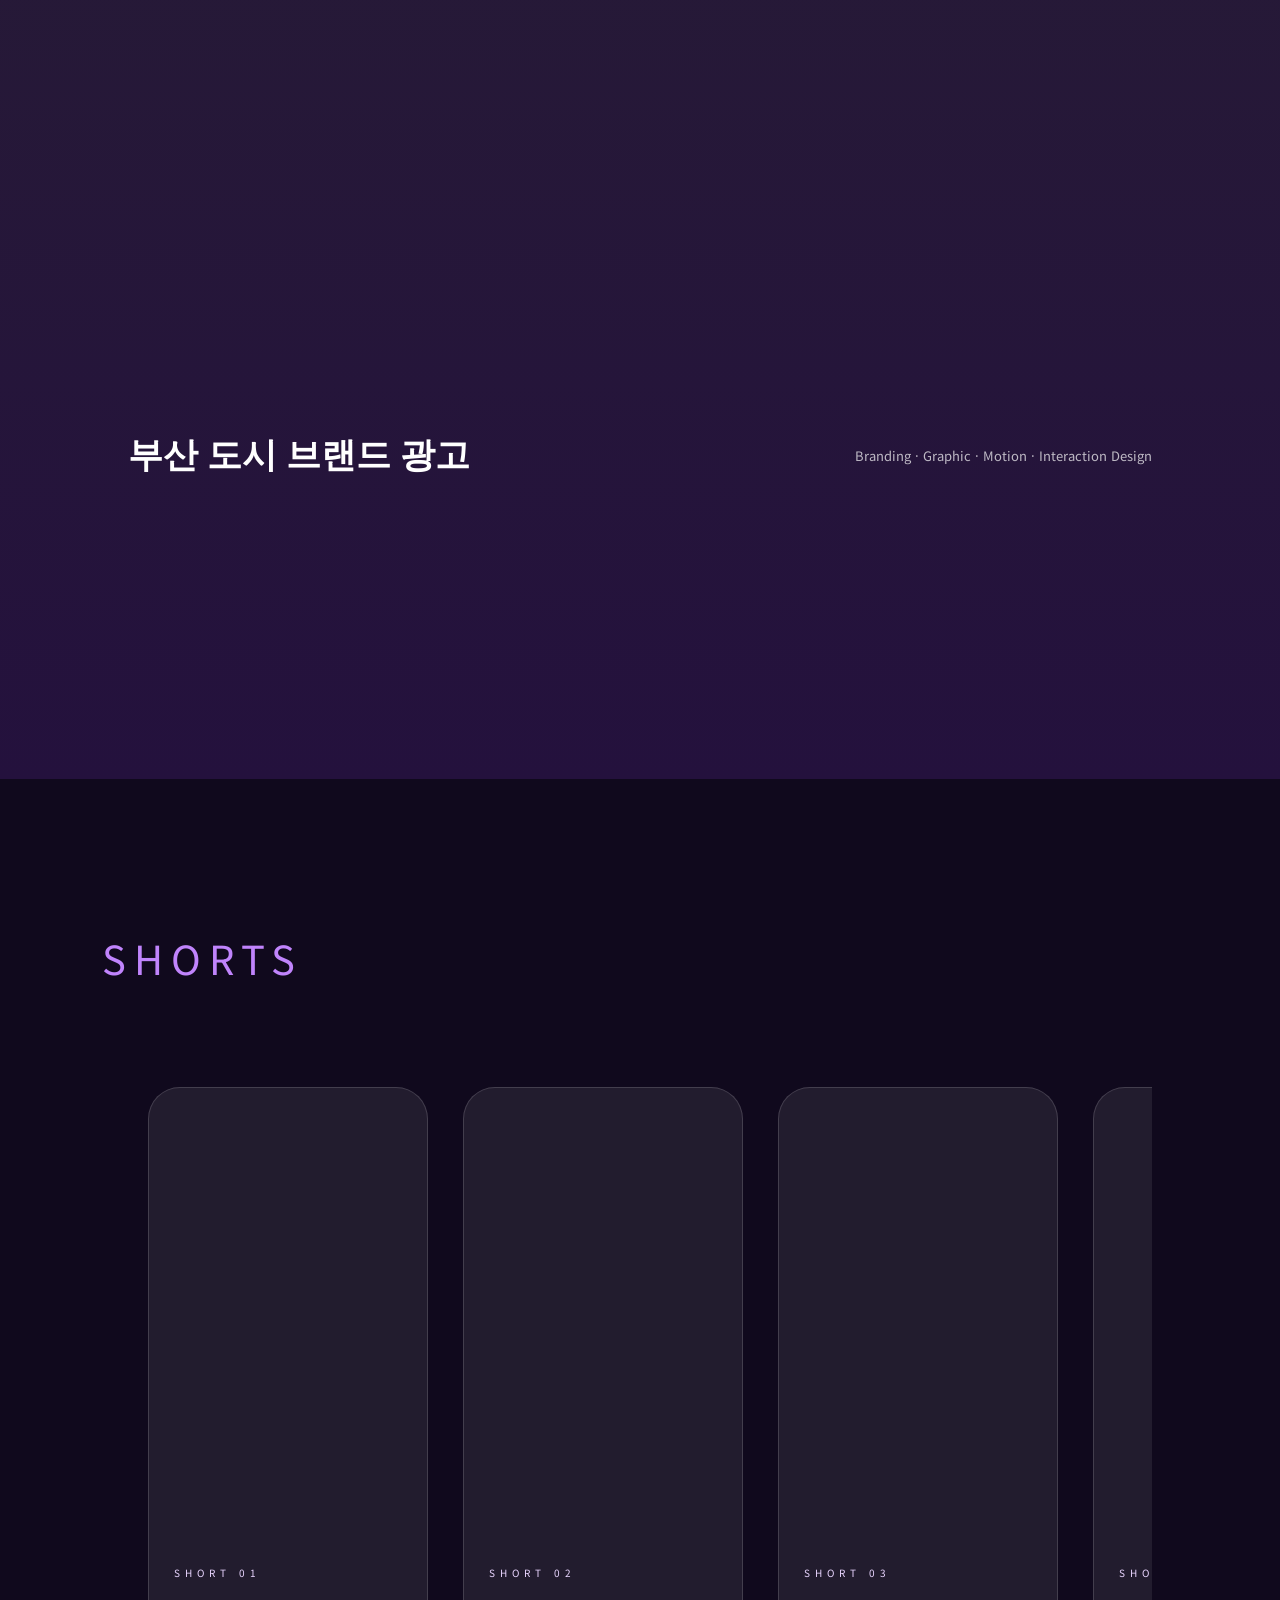
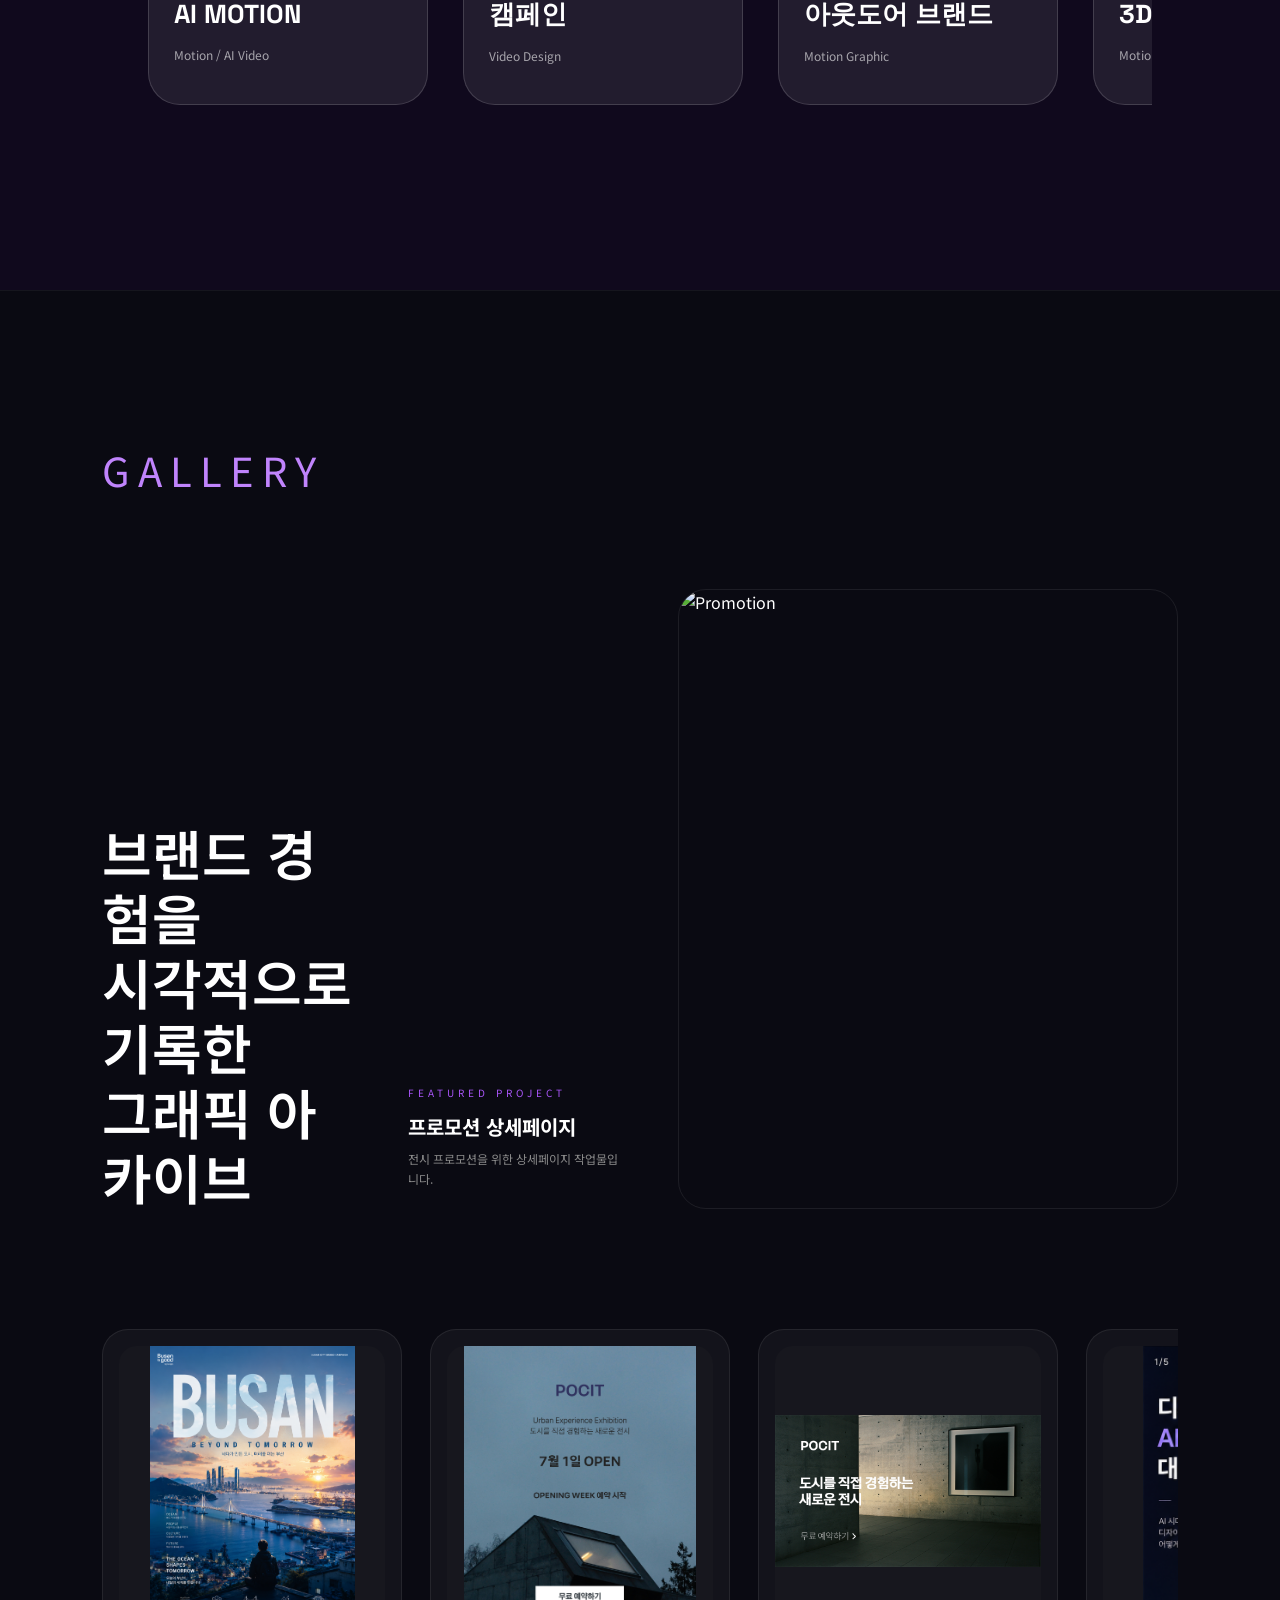
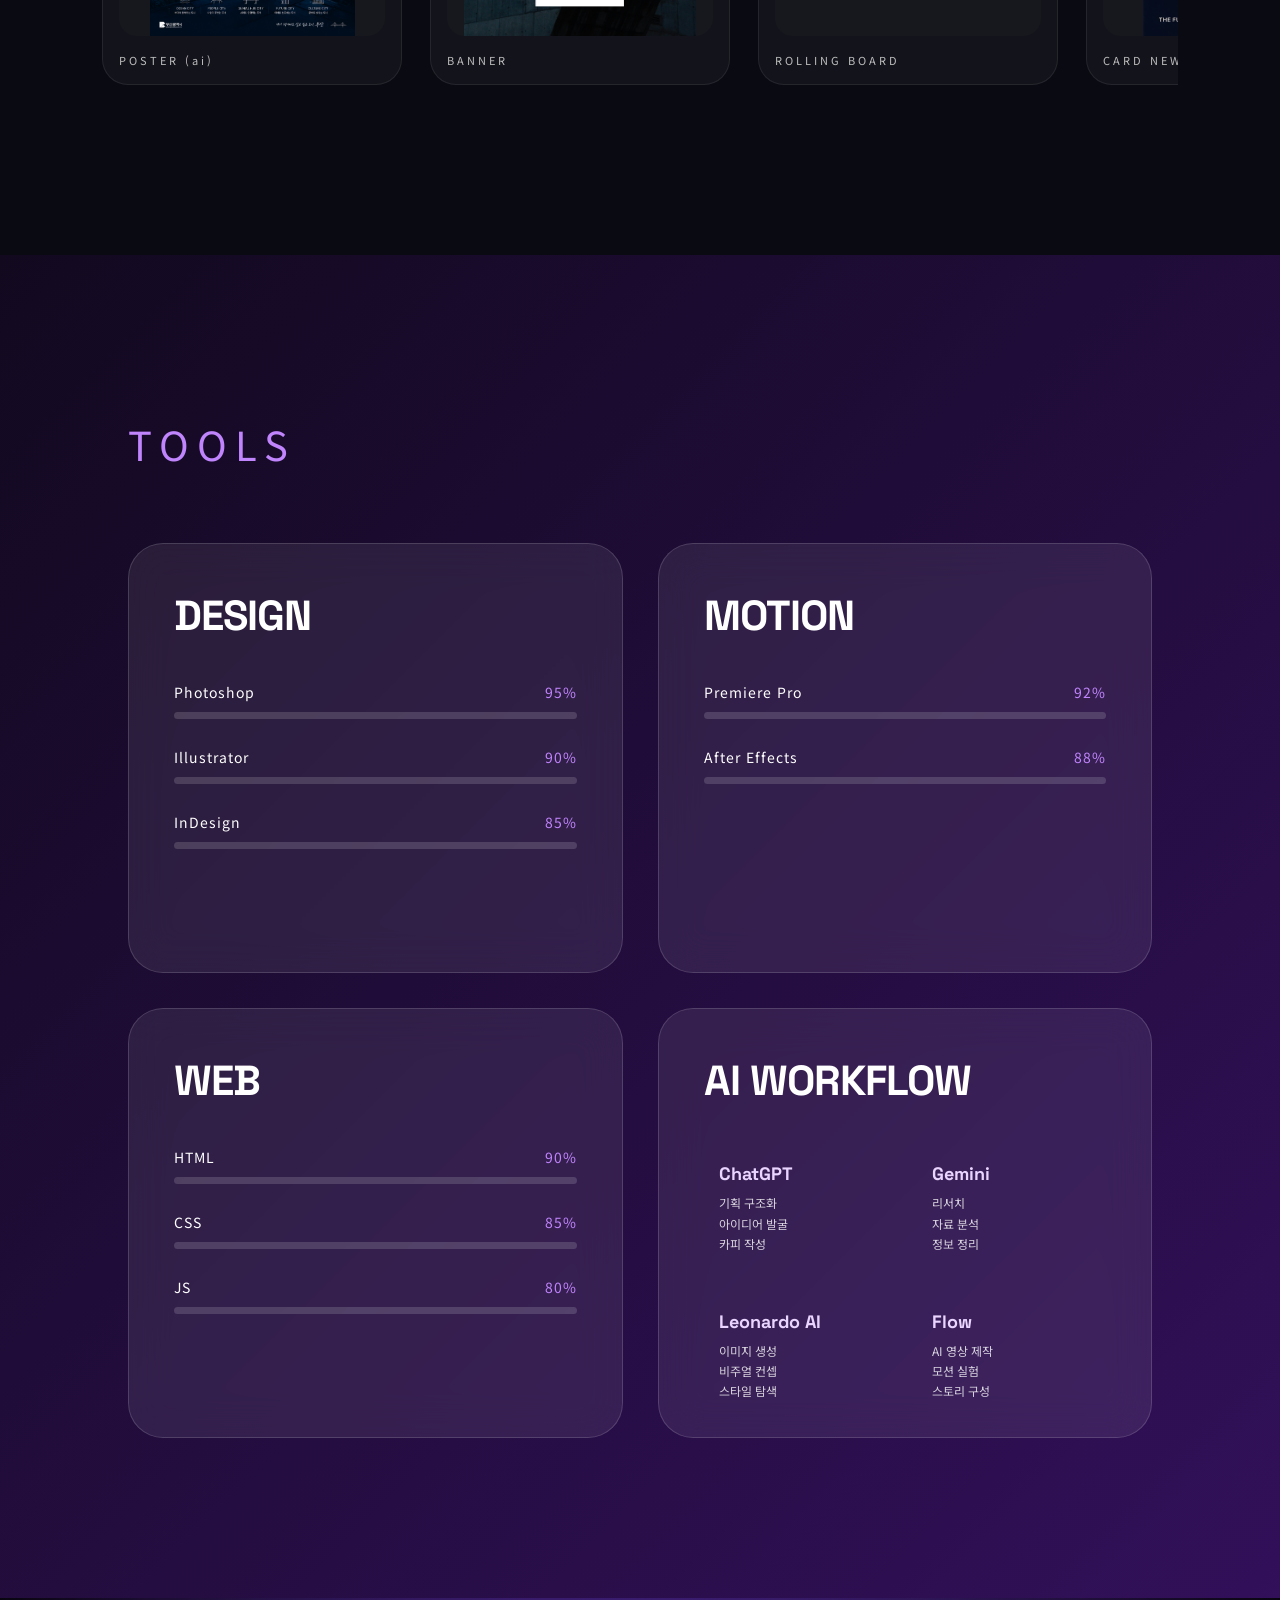
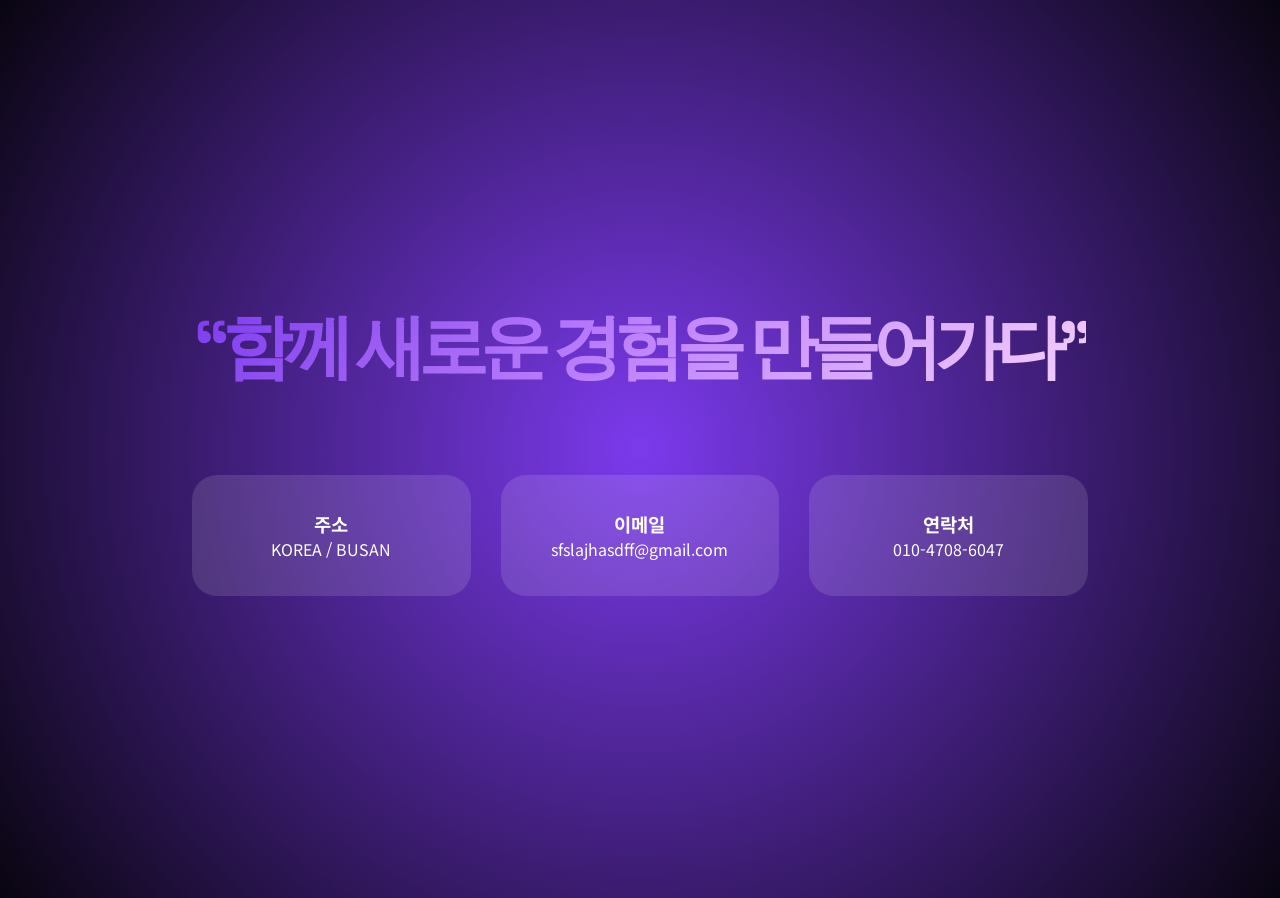
==== commit 7fb1d750: "Update index.html" ====
--- a/index.html
+++ b/index.html
@@ -765,7 +765,7 @@
             <img
                 src="./image/갤러리 섹션/부산도시브랜드 포스터.png">
 
-            <span>POSTER</span>
+            <span>POSTER (ai) </span>
 
         </div>
 
@@ -1395,4 +1395,4 @@
 
 </body>
 
-</html>+</html>
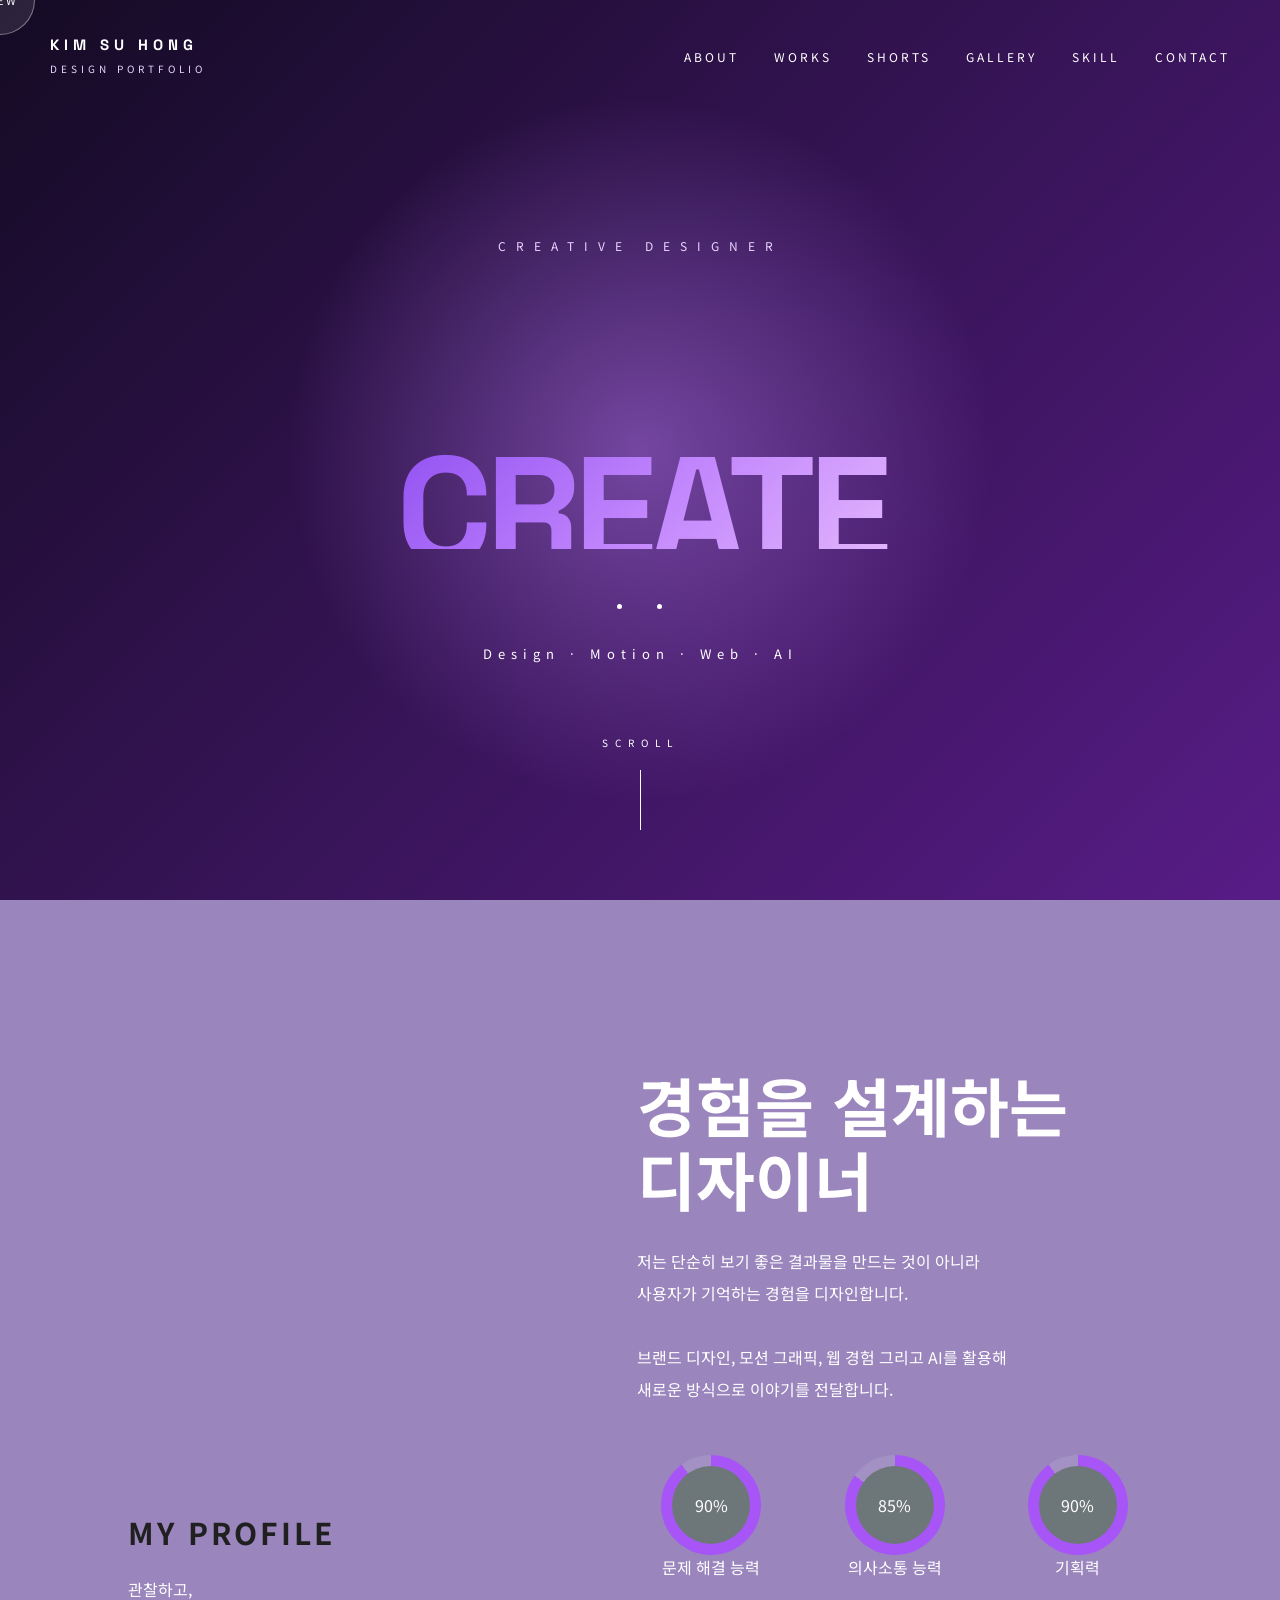
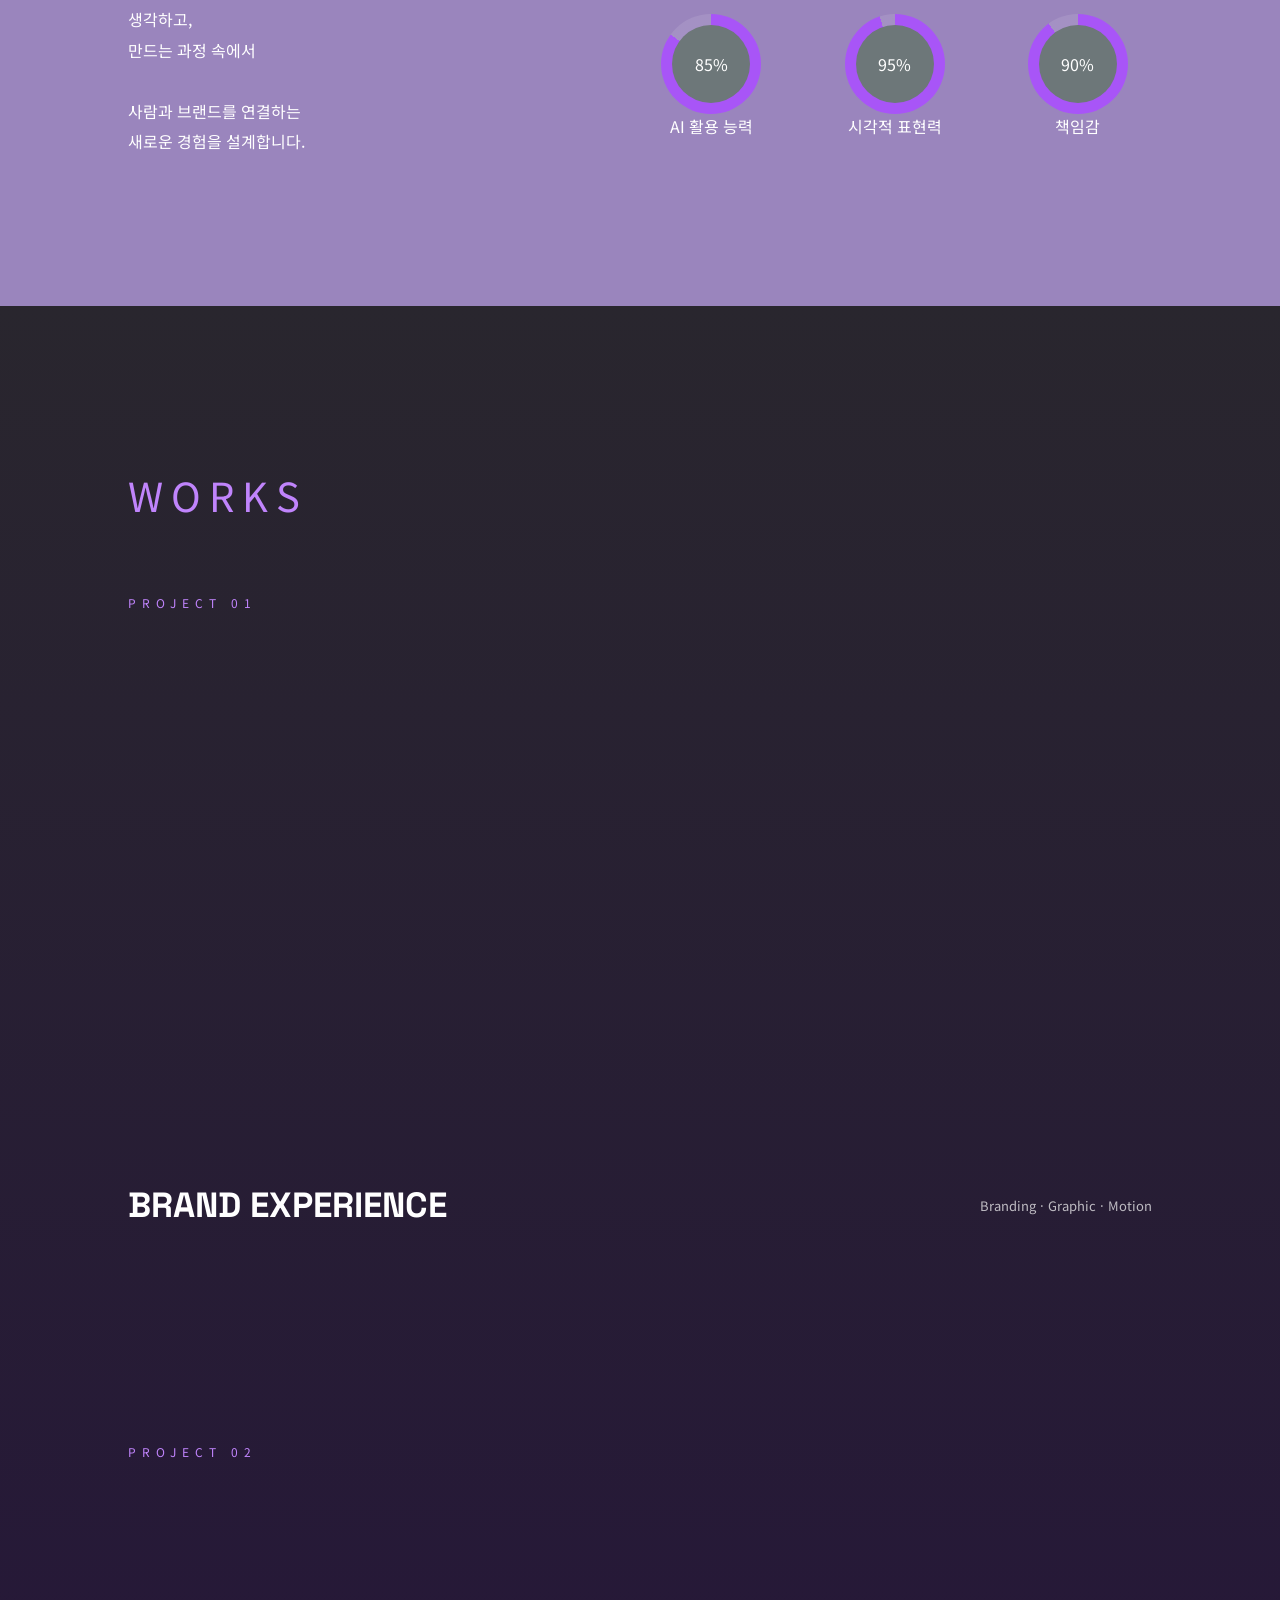
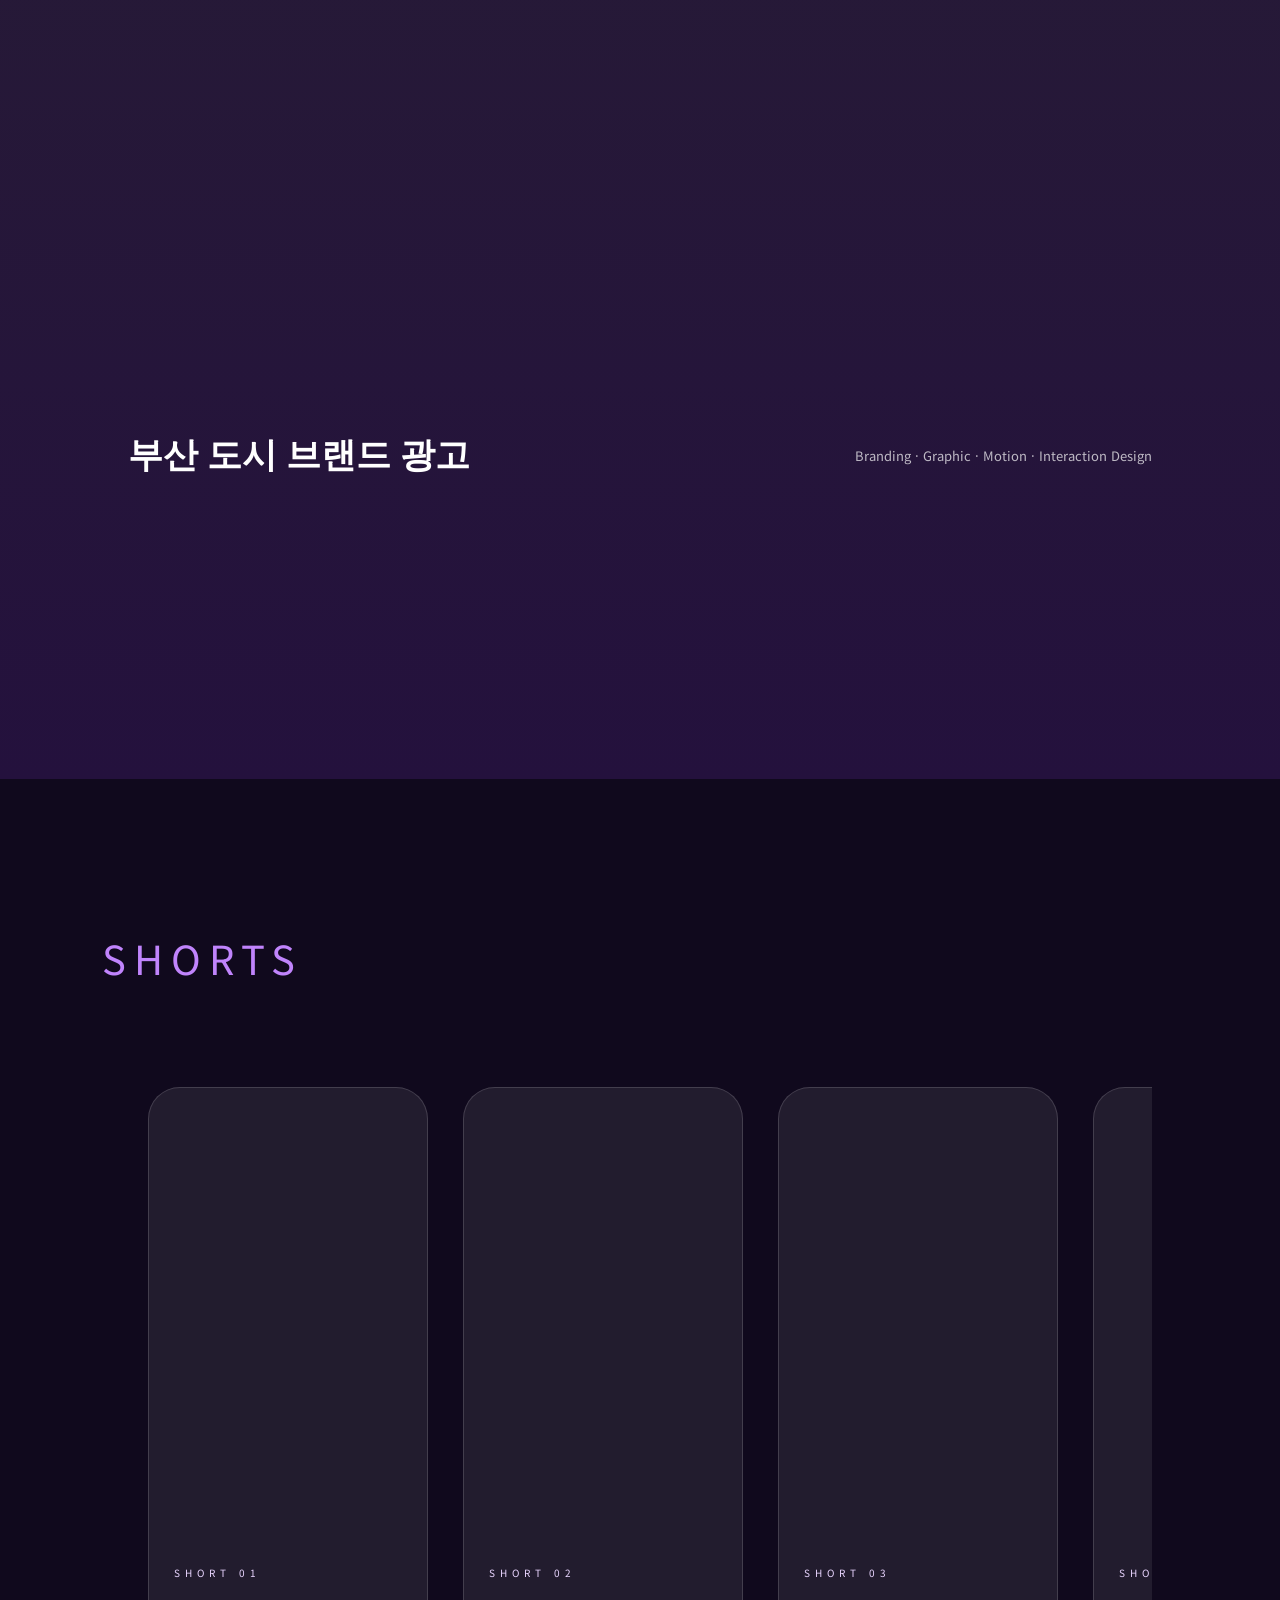
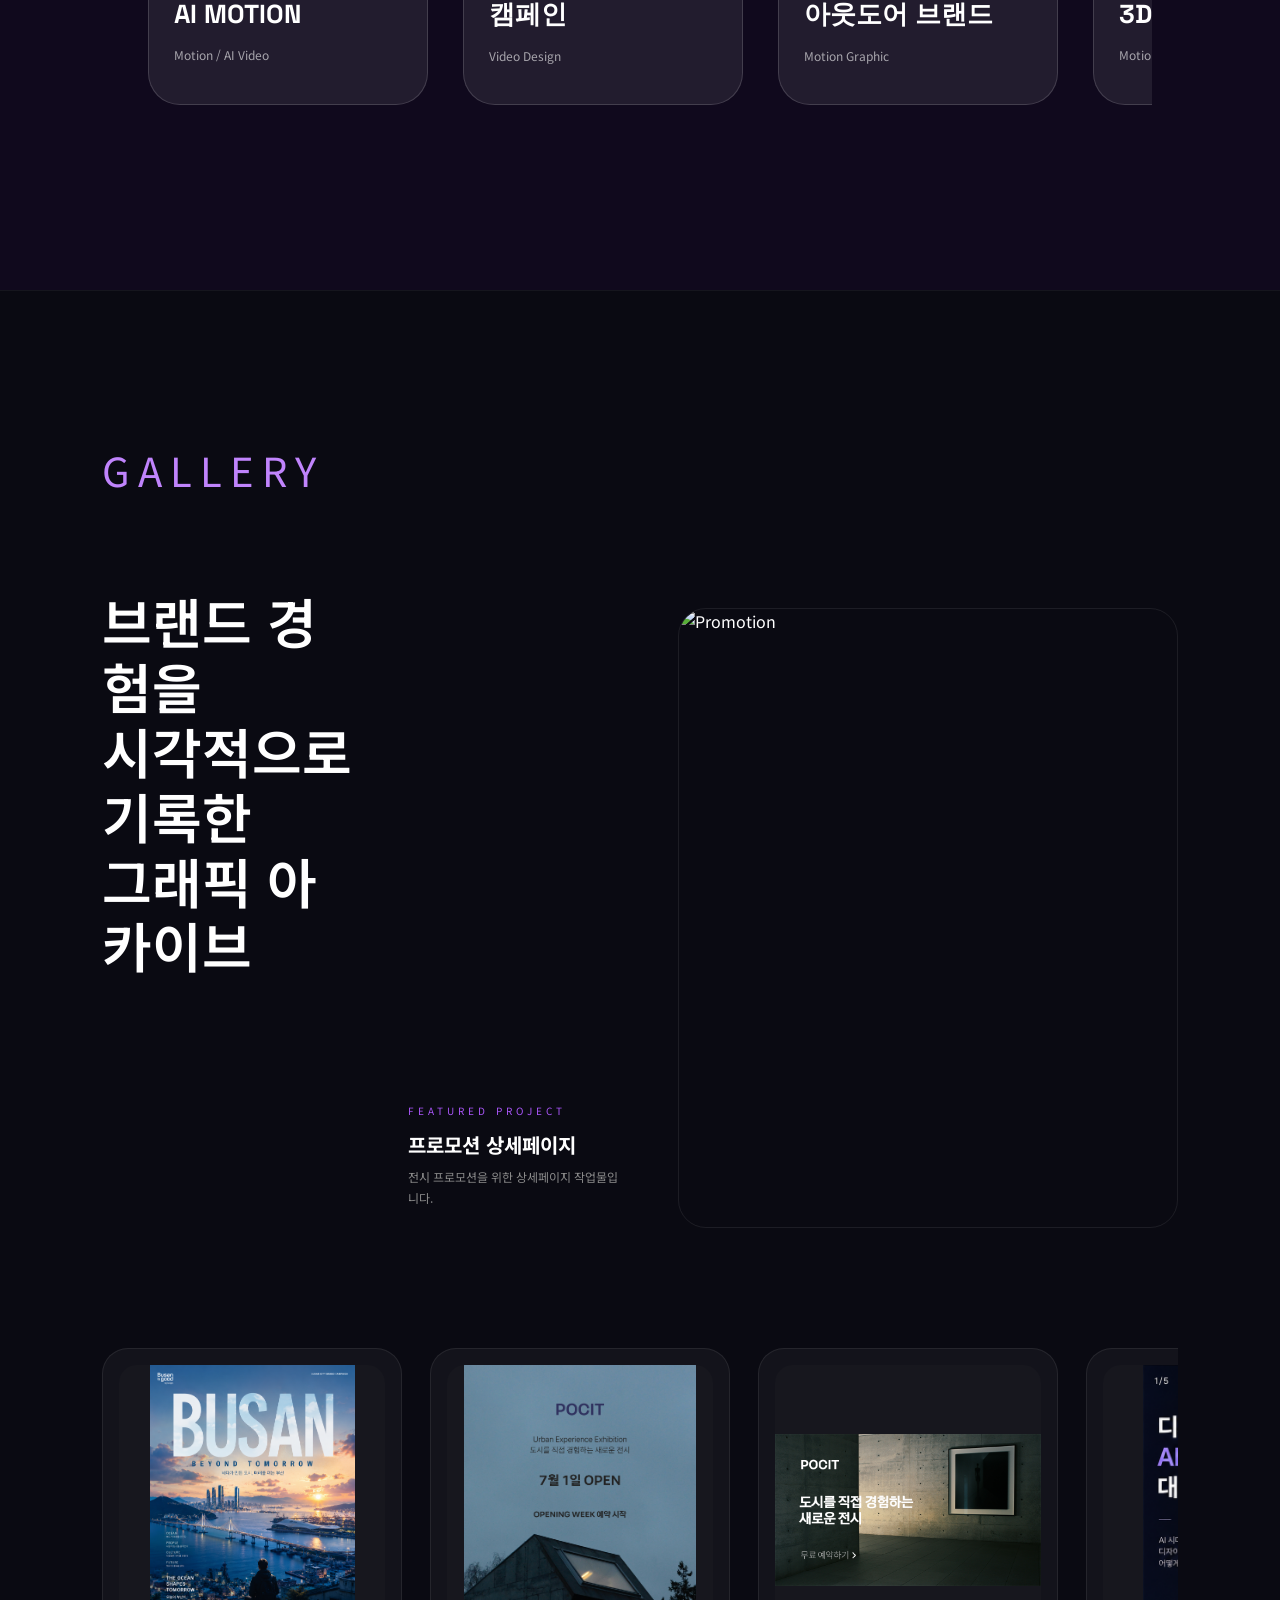
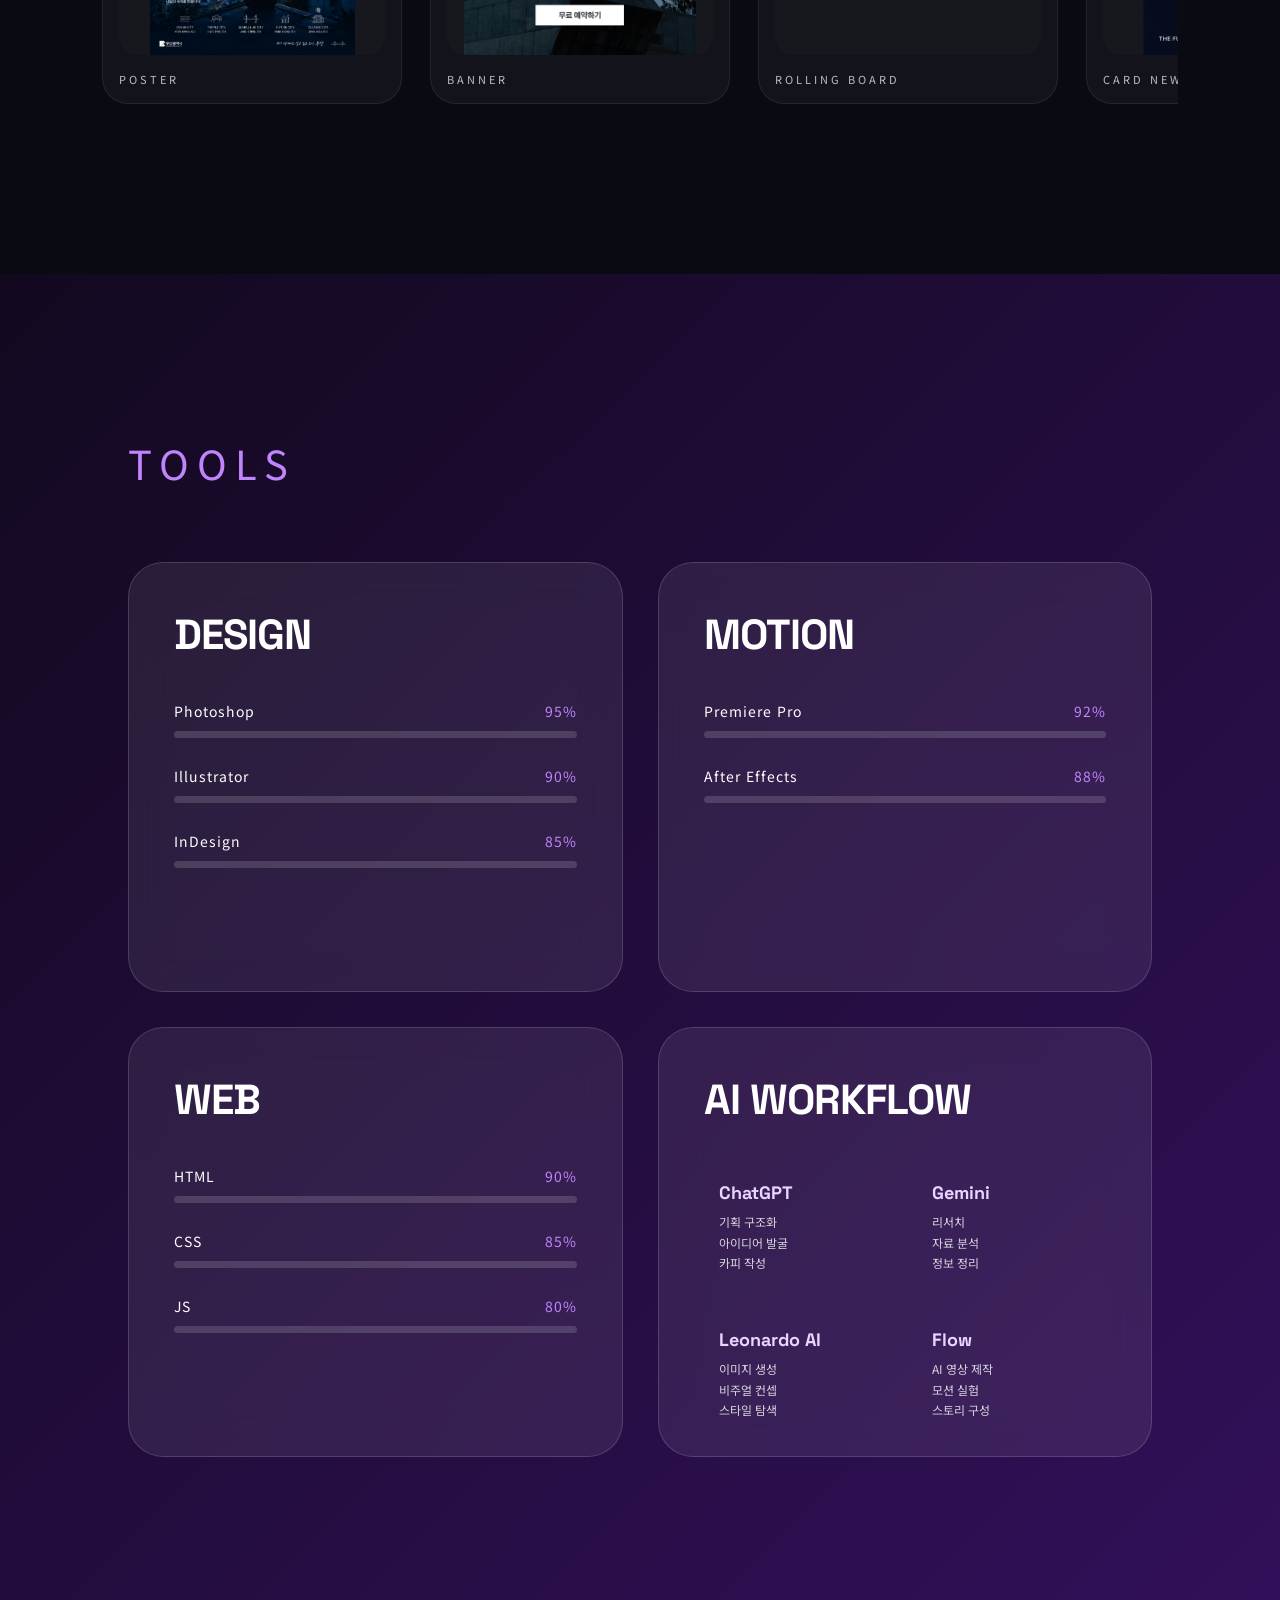
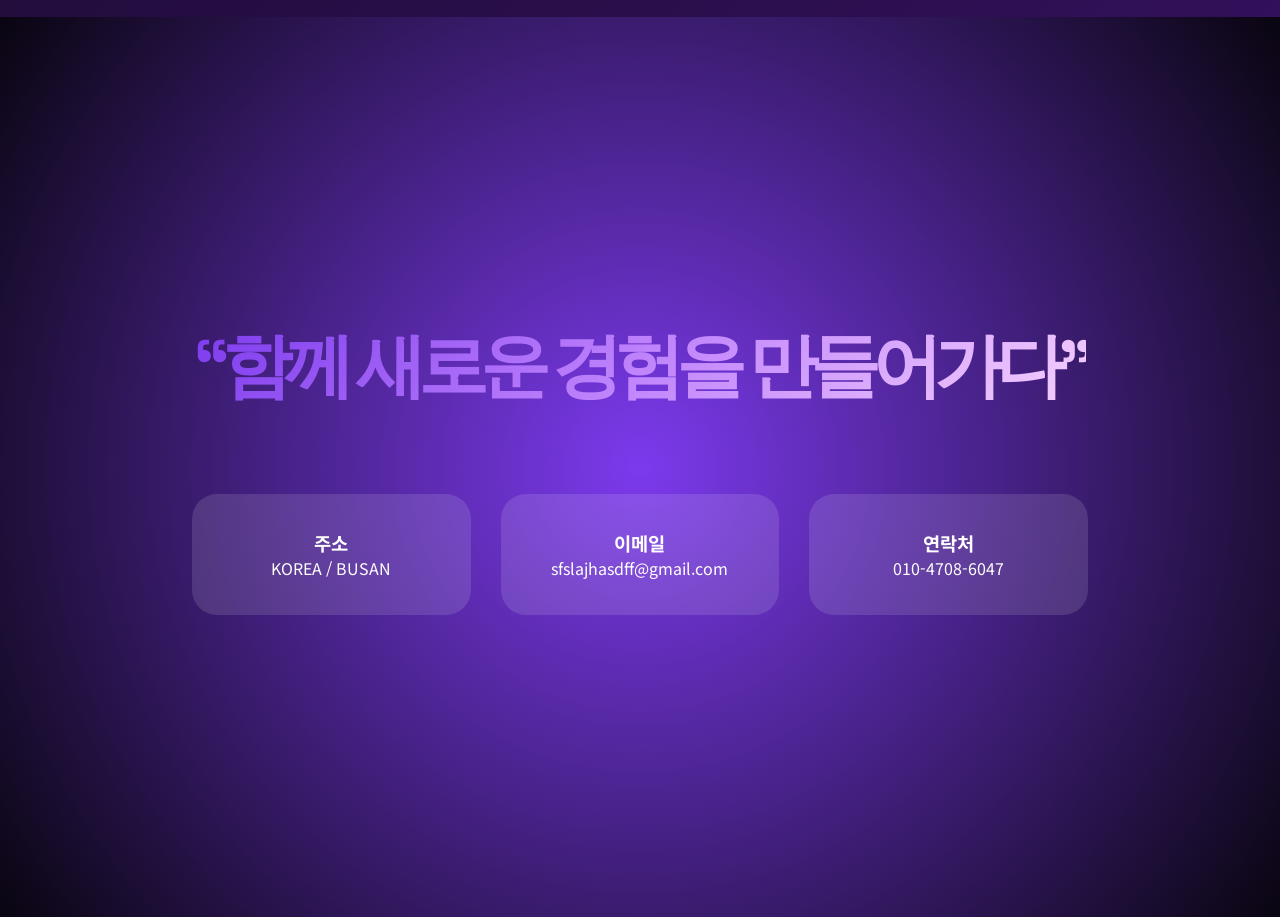
==== commit bba289dc: "Add files via upload" ====
--- a/index.html
+++ b/index.html
@@ -765,7 +765,7 @@
             <img
                 src="./image/갤러리 섹션/부산도시브랜드 포스터.png">
 
-            <span>POSTER (ai) </span>
+            <span>POSTER</span>
 
         </div>
 
@@ -804,10 +804,10 @@
 
         
         <div class="gallery-card gallery-image"
-            data-full="./image/갤러리 섹션/ai디자이너 카드뉴스 스토리보드.png">
+            data-full="./image/갤러리 섹션/ux실수 카드뉴스.png">
 
             <img
-                src="./image/갤러리 섹션/카드뉴스 썸네일.png">
+                src="./image/갤러리 섹션/ux실수 썸네일.png">
 
             <span>CARD NEWS</span>
 
@@ -815,10 +815,65 @@
 
 
         <div class="gallery-card gallery-image"
-            data-full="./image/갤러리 섹션/ai디자이너 카드뉴스 스토리보드.png">
+            data-full="./image/갤러리 섹션/비호감 카드뉴스.png">
 
             <img
-                src="./image/갤러리 섹션/카드뉴스 썸네일.png">
+                src="./image/갤러리 섹션/비호감 썸네일.png">
+
+            <span>CARD NEWS</span>
+
+        </div>
+
+
+        <div class="gallery-card gallery-image"
+            data-full="./image/갤러리 섹션/아이디어 카드뉴스.png">
+
+            <img
+                src="./image/갤러리 섹션/아이디어 썸네일.png">
+
+            <span>CARD NEWS</span>
+
+        </div>
+
+
+        <div class="gallery-card gallery-image"
+            data-full="./image/갤러리 섹션/왜지칠까 카드뉴스.png">
+
+            <img
+                src="./image/갤러리 섹션/왜지칠까 썸네일.png">
+
+            <span>CARD NEWS</span>
+
+        </div>
+
+
+        <div class="gallery-card gallery-image"
+            data-full="./image/갤러리 섹션/좋은 공간 카드뉴스.png">
+
+            <img
+                src="./image/갤러리 섹션/좋은공간 썸네일.png">
+
+            <span>CARD NEWS</span>
+
+        </div>
+
+
+        <div class="gallery-card gallery-image"
+            data-full="./image/갤러리 섹션/첫인상 비호감 카드뉴스.png">
+
+            <img
+                src="./image/갤러리 섹션/첫인상 비호감 썸네일.png">
+
+            <span>CARD NEWS</span>
+
+        </div>
+
+
+        <div class="gallery-card gallery-image"
+            data-full="./image/갤러리 섹션/첫인상 카드뉴스.png">
+
+            <img
+                src="./image/갤러리 섹션/첫인상 썸네일.png">
 
             <span>CARD NEWS</span>
 
@@ -1395,4 +1450,4 @@
 
 </body>
 
-</html>
+</html>
--- a/css/style.css
+++ b/css/style.css
@@ -2495,6 +2495,7 @@
     font-size:54px;
     line-height:1.2;
     font-weight:600;
+    padding-bottom: 250px;
 
 }
 
@@ -2748,4 +2749,4 @@
 
     pointer-events:none;
 
-}+}
